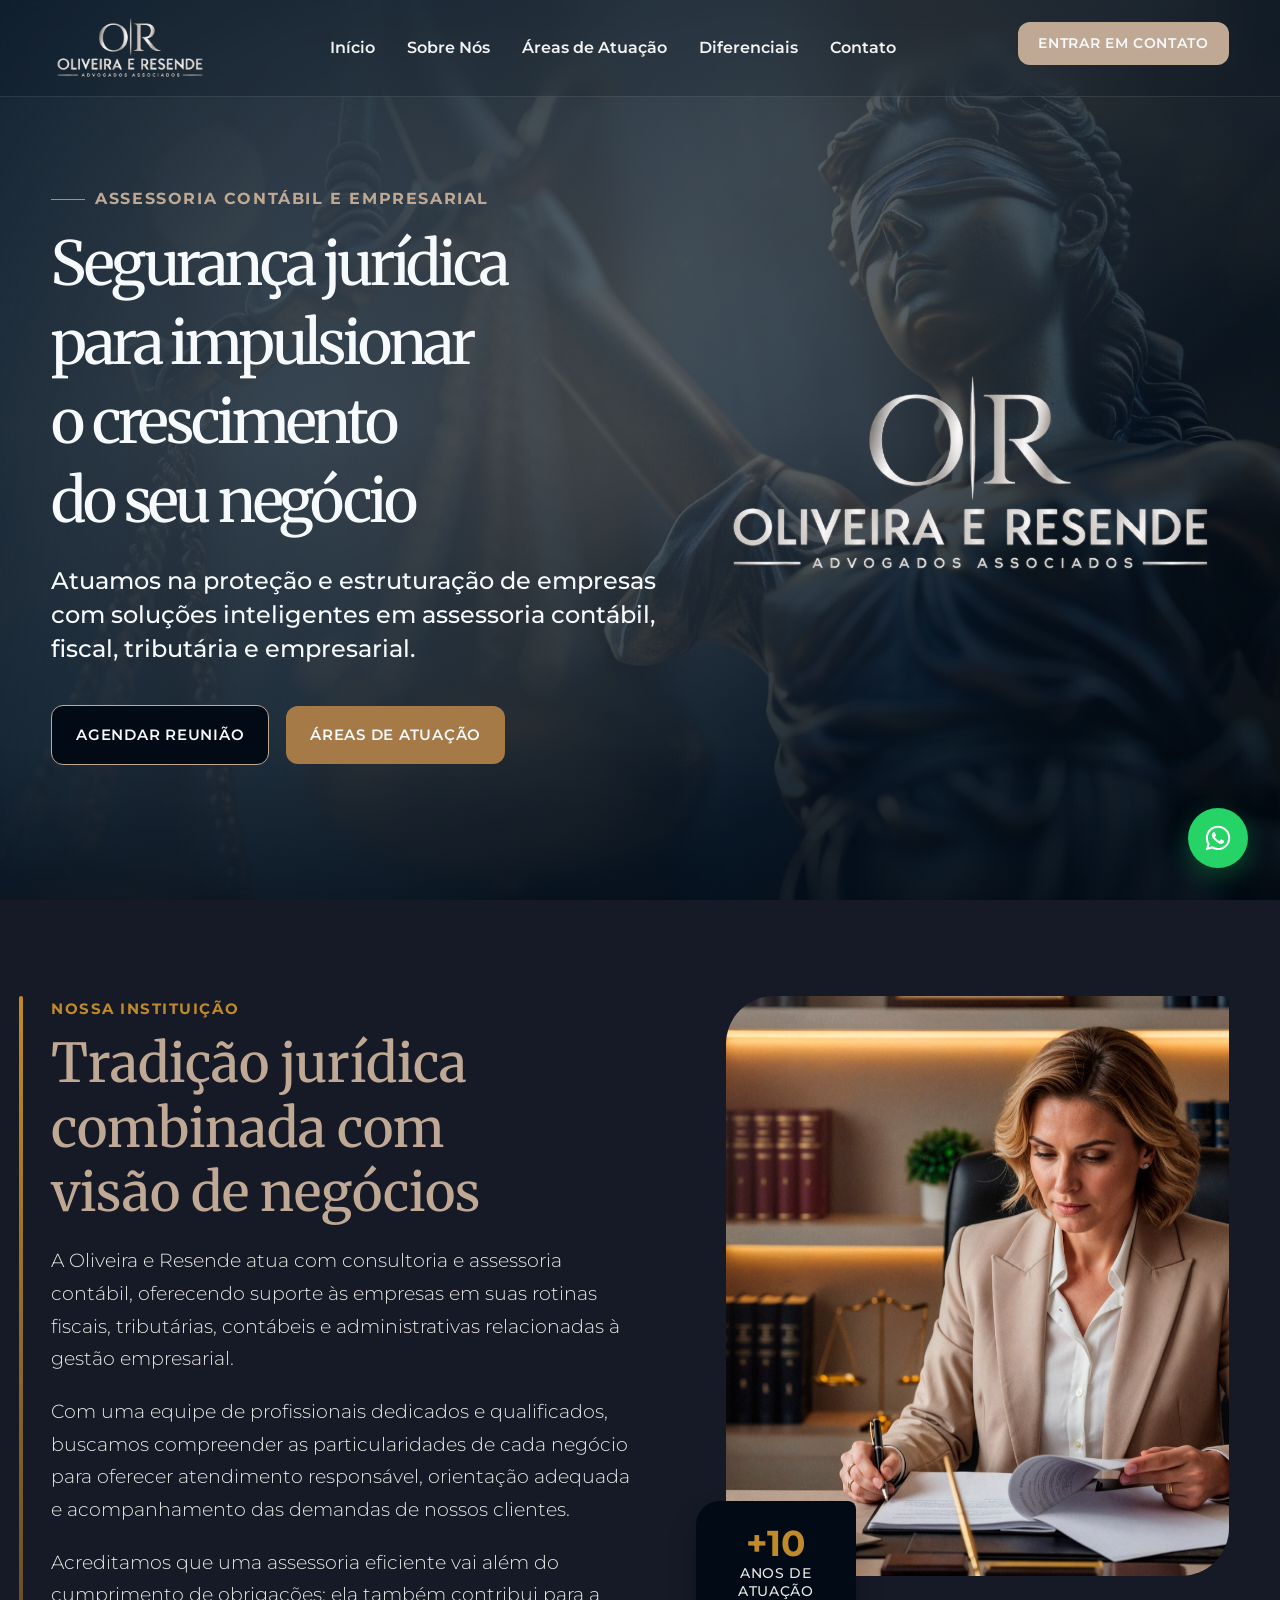
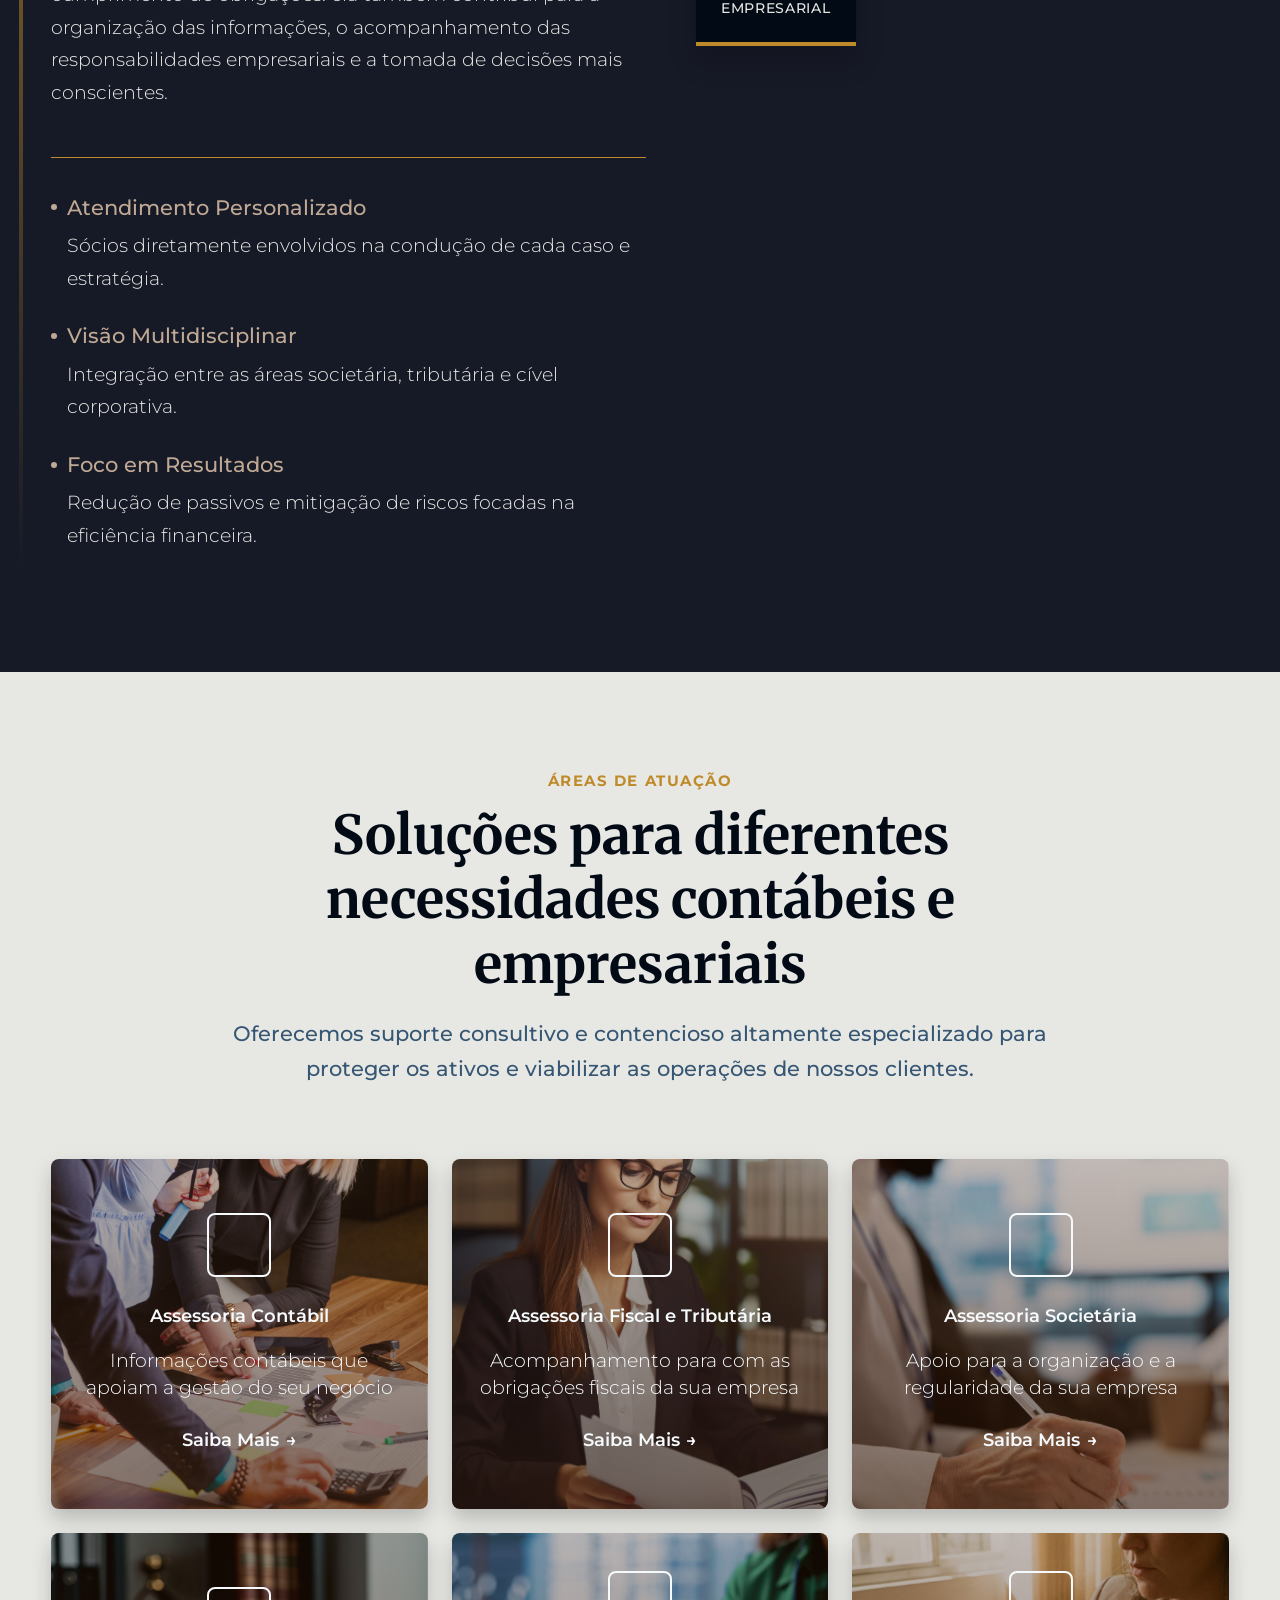
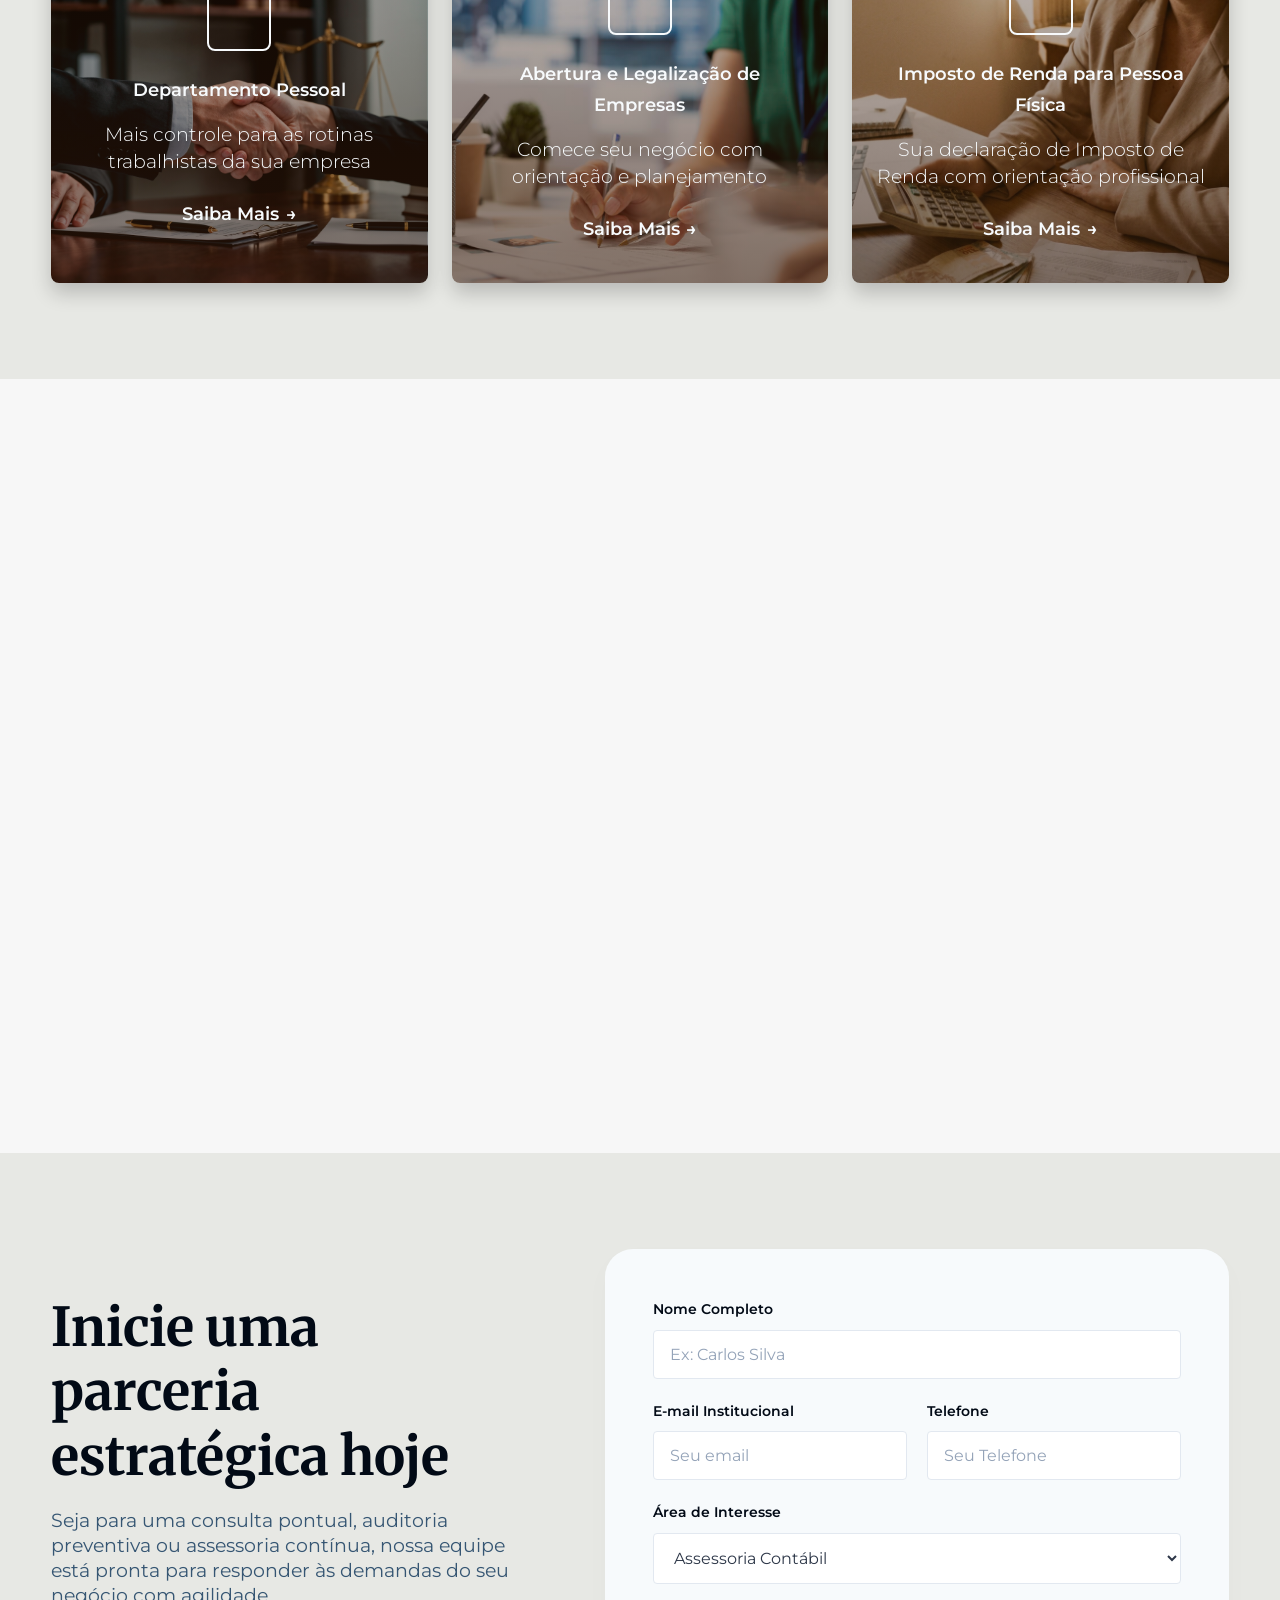
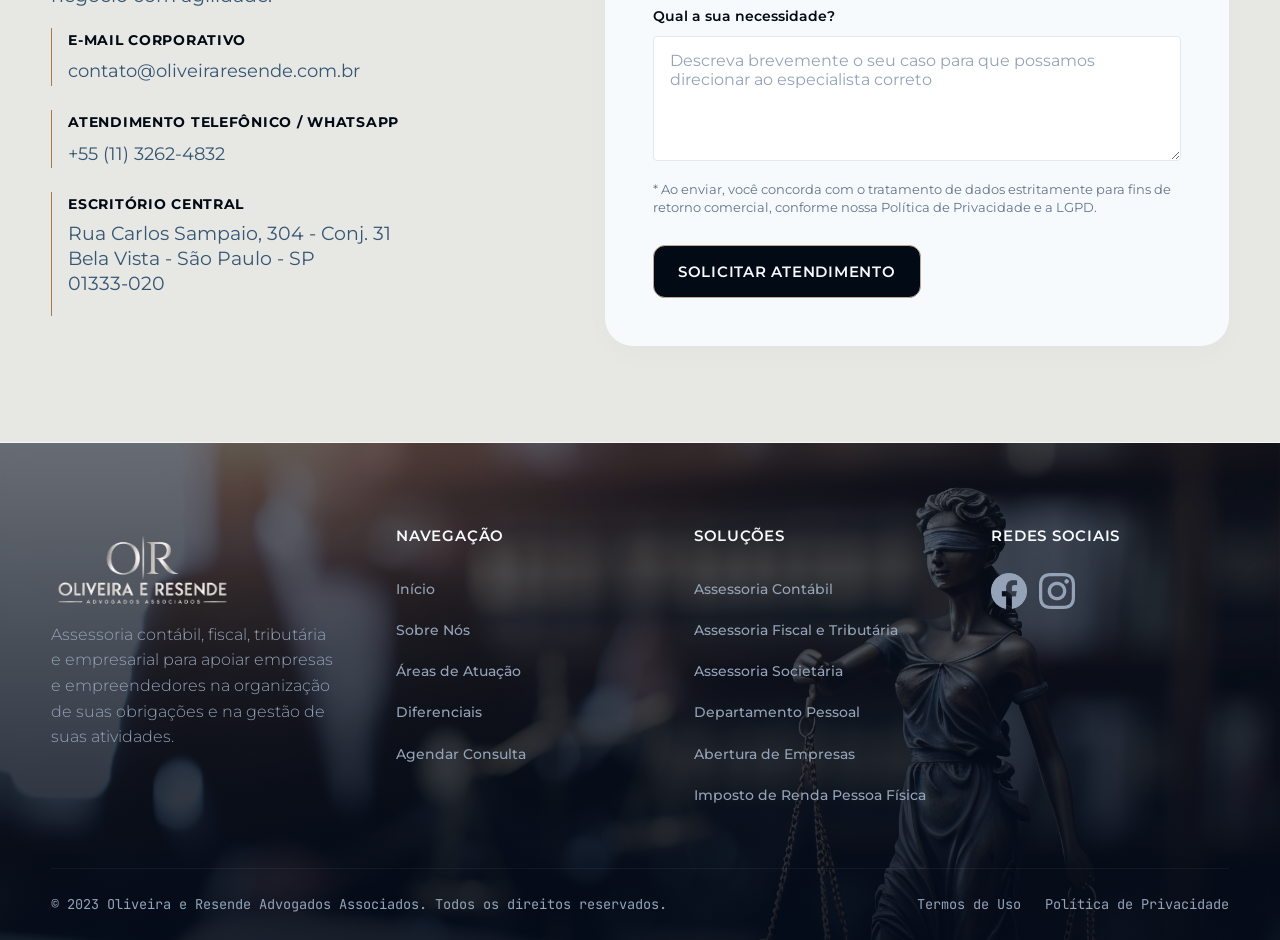
==== v2.2/index.html @ 933f7311 "Add files via upload" ====
<!DOCTYPE html>
<html lang="pt-br">
<head>
    <meta charset="UTF-8">
    <meta name="viewport" content="width=device-width, initial-scale=1.0">
    <title>Oliveira e Resende Advogados Associados</title>
    <!-- GOOGLE FONTS -->
    <link rel="preconnect" href="https://fonts.googleapis.com">
    <link rel="preconnect" href="https://fonts.gstatic.com" crossorigin>
    <link href="https://fonts.googleapis.com/css2?family=Merriweather:ital,opsz,wght@0,18..144,300..900;1,18..144,300..900&display=swap" rel="stylesheet">
    <link href="https://fonts.googleapis.com/css2?family=Montserrat:ital,wght@0,100..900;1,100..900&display=swap" rel="stylesheet">
    <link href="https://fonts.googleapis.com/css2?family=JetBrains+Mono:ital,wght@0,100..800;1,100..800&display=swap" rel="stylesheet">

    <!-- ICONS -->
    <link rel='stylesheet' href='https://cdn-uicons.flaticon.com/4.0.0/uicons-regular-straight/css/uicons-regular-straight.css'>
    <link rel="stylesheet" href="https://unicons.iconscout.com/release/v4.2.0/css/line.css">

    <!-- CSS -->
    <link rel="stylesheet" href="assets/css/main.css">
</head>
<body>
    <header class="main-header">
        <div class="nav-container">
            <a href="" class="nav-logo">
            <img src="/assets/images/logo-azul.png" alt="Oliveira e Resende Advogados Associados" class="logo-img">
            </a>
            <!-- Links de Navegação (Desktop) -->
            <nav class="nav-menu">
                <a href="#home" class="nav-link">Início</a>
                <a href="#about" class="nav-link">Sobre Nós</a>
                <a href="#areas" class="nav-link">Áreas de Atuação</a>
                <a href="#features" class="nav-link">Diferenciais</a>
                <a href="#contact" class="nav-link">Contato</a>
            </nav>
            <!-- Ação Direta (Botão de Contato) -->
            <div class="nav-cta">
                <a href="#contact" class="btn-nav">Entrar em Contato</a>
            </div>

            <button type="button" class="mobile-menu-button" aria-controls="mobile-menu" aria-expanded="false">
                <svg class="menu-icon" fill="none" viewBox="0 0 24 24" stroke-width="1.5" stroke="currentColor" aria-hidden="true">
                    <path stroke-linecap="round" stroke-linejoin="round" d="M3.75 6.75h16.5M3.75 12h16.5m-16.5 5.25h16.5" />
                </svg>
                <svg class="close-icon" fill="none" viewBox="0 0 24 24" stroke-width="1.5" stroke="currentColor" aria-hidden="true" style="display: none;">
                    <path stroke-linecap="round" stroke-linejoin="round" d="M6 18L18 6M6 6l12 12" />
                </svg>
            </button>     
        </div>

        <div class="mobile-menu" id="mobile-menu">
            <nav class="mobile-nav">
            <a href="#" class="mobile-nav-link">Início</a>
            <a href="#about" class="mobile-nav-link">Sobre Nós</a>
            <a href="#areas" class="mobile-nav-link">Área de Atuação</a>
            <a href="#features" class="mobile-nav-link">Diferenciais</a>
            <a href="#contact" class="mobile-nav-link">Contato</a>
            </nav>
            <div class="mobile-cta">
            <div class="mobile-cta-container">
                <a href="#contact" class="mobile-get-started">Entrar em Contato</a>
            </div>
            </div>
        </div>
    </header>

    <main>
         <!-- HERO SECTION -->
        <section class="hero-section" id="home">
            <div class="hero-overlay" aria-hidden="true"></div>
            <video autoplay loop muted playsinline class="hero-video">
                <source src="./assets/videos/hero-video.mp4" type="video/mp4">
            </video>
            <div class="hero-container">

            <!-- Bloco de Conteúdo (Texto e Botão) -->
                <div class="hero-content">
                    <span class="hero-tagline">Assessoria Contábil e Empresarial</span>   
                    <h1>Segurança jurídica para impulsionar o crescimento do seu negócio</h1> 
                    <p>Atuamos na proteção e estruturação de empresas com soluções inteligentes em assessoria contábil, fiscal, tributária e empresarial.</p>
                    
                    <div class="hero-actions">
                        <a href="#contact" class="btn btn-primary">Agendar Reunião</a>
                        <a href="#areas" class="btn btn-secondary">Áreas de Atuação</a>
                    </div>
                </div>

                <!-- Bloco da Imagem (Foto Corporativa) -->
                <div class="hero-image-wrapper">
                    <!-- Substitua o 'src' pela URL da foto do seu escritório ou dos sócios -->
                    <img src="assets/images/logo-metalico.png" alt="Escritório de Advocacia Empresarial" class="hero-image">
                </div>

            </div>
        </section>

         <!-- SEÇÃO INSTITUCIONAL (SOBRE NÓS) -->
        <section class="main-section section-dark" id="about">
            <div class="about-container">
                <!-- Coluna da Esquerda -->
                <div class="about-content">
                    <span class="about-tagline">Nossa Instituição</span>
                    <h2>Tradição jurídica combinada com visão de negócios</h2>
                    
                    <p>A Oliveira e Resende atua com consultoria e assessoria contábil, oferecendo suporte às empresas em suas rotinas fiscais, tributárias, contábeis e administrativas relacionadas à gestão empresarial.</p>
                    <p>Com uma equipe de profissionais dedicados e qualificados, buscamos compreender as particularidades de cada negócio para oferecer atendimento responsável, orientação adequada e acompanhamento das demandas de nossos clientes.</p>
                    <p>Acreditamos que uma assessoria eficiente vai além do cumprimento de obrigações: ela também contribui para a organização das informações, o acompanhamento das responsabilidades empresariais e a tomada de decisões mais conscientes.</p>
                    
                    <div class="about-pillars">
                        <div class="pillar-item">
                            <span class="pillar-title">Atendimento Personalizado</span>
                            <p class="pillar-desc">Sócios diretamente envolvidos na condução de cada caso e estratégia.</p>
                        </div>
                        <div class="pillar-item">
                            <span class="pillar-title">Visão Multidisciplinar</span>
                            <p class="pillar-desc">Integração entre as áreas societária, tributária e cível corporativa.</p>
                        </div>
                        <div class="pillar-item">
                            <span class="pillar-title">Foco em Resultados</span>
                            <p class="pillar-desc">Redução de passivos e mitigação de riscos focadas na eficiência financeira.</p>
                        </div>
                    </div>
                </div>

                <!-- Coluna da Direita -->
                <div class="about-column">
                    <div class="about-image-wrapper">
                        <img src="assets/images/quem-somos.jpg" alt="Sócios do Escritório" class="about-image">
                        <div class="about-experience-badge">
                        <span class="badge-years">+10</span>
                        <span class="badge-text">Anos de Atuação Empresarial</span>
                </div>
                    </div>
                </div>
            </div>
        </section>

         <!-- SEÇÃO: ÁREAS DE ATUAÇÃO -->
        <section id="areas" class="main-section section-light">
            <div class="services-container">
                
                <!-- Cabeçalho da Seção -->
                <div class="services-header">
                    <span class="services-tagline">Áreas de Atuação</span>
                    <h2>Soluções para diferentes necessidades contábeis e empresariais</h2>
                    <p>Oferecemos suporte consultivo e contencioso altamente especializado para proteger os ativos e viabilizar as operações de nossos clientes.</p>
                </div>

                <!-- Grid de Cartões -->
                <div class="services-grid">           
                    <!-- Card 1 -->
                    <div class="service-card">
                        <div class="service-card-background image-bg-01"></div>
                        <div class="service-card-content">
                            <div class="card-icon">
                                <span class="icon-shape"><i class="fi fi-rs-calculator-money"></i></span>
                            </div>
                            <h3>Assessoria Contábil</h3>
                            <p>Informações contábeis que apoiam a gestão do seu negócio</p>
                            <a href="services-details.html#s1" class="arrow-link">Saiba Mais<span class="icon-arrow" aria-hidden="true">→</span></a>
                        </div>
                    </div>

                    <!-- Card 2 -->
                    <div class="service-card">
                        <div class="service-card-background image-bg-02"></div>
                        <div class="service-card-content">
                            <div class="card-icon">
                                <span class="icon-shape"><i class="fi fi-rs-file-invoice-dollar"></i></span>
                            </div>
                            <h3>Assessoria Fiscal e Tributária</h3>
                            <p>Acompanhamento para com as obrigações fiscais da sua empresa</p>
                            <a href="services-details.html#s2" class="arrow-link">Saiba Mais<span class="icon-arrow" aria-hidden="true">→</span></a>
                        </div>
                    </div>

                    <!-- Card 3 -->
                    <div class="service-card">
                        <div class="service-card-background image-bg-03"></div>
                        <div class="service-card-content">
                            <div class="card-icon">
                                <span class="icon-shape"><i class="fi fi-rs-handshake"></i></span>
                            </div>
                            <h3>Assessoria Societária</h3>
                            <p>Apoio para a organização e a regularidade da sua empresa</p>
                            <a href="services-details.html#s3" class="arrow-link">Saiba Mais<span class="icon-arrow" aria-hidden="true">→</span></a>
                        </div>
                    </div>

                    <!-- Card 4 -->
                    <div class="service-card">
                        <div class="service-card-background image-bg-04"></div>
                        <div class="service-card-content">
                            <div class="card-icon">
                                <span class="icon-shape"><i class="fi fi-rs-employees"></i></span>
                            </div>
                            <h3>Departamento Pessoal</h3>
                            <p>Mais controle para as rotinas trabalhistas da sua empresa</p>
                            <a href="services-details.html#s4" class="arrow-link">Saiba Mais<span class="icon-arrow" aria-hidden="true">→</span></a>
                        </div>
                    </div>

                    <!-- Card 5 -->
                    <div class="service-card">
                        <div class="service-card-background image-bg-05"></div>
                        <div class="service-card-content">
                            <div class="card-icon">
                                <span class="icon-shape"><i class="fi fi-rs-building"></i></span>
                            </div>
                            <h3>Abertura e Legalização de Empresas</h3>
                            <p>Comece seu negócio com orientação e planejamento</p>
                            <a href="services-details.html#s5" class="arrow-link">Saiba Mais<span class="icon-arrow" aria-hidden="true">→</span></a>
                        </div>
                    </div>

                    <!-- Card 6  -->
                    <div class="service-card">
                        <div class="service-card-background image-bg-06"></div>
                        <div class="service-card-content">
                            <div class="card-icon">
                                <span class="icon-shape"><i class="fi fi-rs-lion-head"></i></span>
                            </div>
                            <h3>Imposto de Renda para Pessoa Física</h3>
                            <p>Sua declaração de Imposto de Renda com orientação profissional</p>
                            <a href="services-details.html#s6" class="arrow-link">Saiba Mais<span class="icon-arrow" aria-hidden="true">→</span></a>
                        </div>
                    </div>
                </div>
            </div>
        </section>

        <!-- SEÇÃO: DIFERENCIAIS / POR QUE NOS ESCOLHER -->
        <section class="main-section features-section section-dark" id="features">
            <div class="features-container">  
                <!-- Bloco de Texto/Introdução (Esquerda) -->
                <div class="features-intro">
                    <span class="features-tagline">Nossos Indicadores</span>
                    <h2>Acelerando decisões corporativas com segurança jurídica</h2>
                    <p>Mais do que advogados, atuamos como parceiros de crescimento. Por isso, valorizamos o atendimento personalizado e a busca por soluções compatíveis com a realidade e as demandas de cada cliente. Nosso compromisso está baseado em quatro pilares:</p>
                </div>

                <!-- Bloco de Indicadores/Cards (Direita) -->
                <div class="features-grid">     
                    <!-- Diferencial 1 -->
                    <div class="feature-item">
                        <span class="feature-number">01</span>
                        <span class="feature-title">Responsabilidade e ética</span>
                        <p>Atuamos com seriedade e comprometimento no atendimento às demandas profissionais de nossos clientes.</p>
                    </div>

                    <!-- Diferencial 2 -->
                    <div class="feature-item">
                        <span class="feature-number">02</span>
                        <span class="feature-title">Conhecimento técnico</span>
                        <p>Buscamos oferecer orientação adequada nas áreas contábil, fiscal, tributária e empresarial, considerando as necessidades de cada negócio.</p>
                    </div>

                    <!-- Diferencial 3 -->
                    <div class="feature-item">
                        <span class="feature-number">03</span>
                        <span class="feature-title">Relacionamento e confiança</span>
                        <p>Valorizamos a comunicação clara, a proximidade no atendimento e a construção de parcerias profissionais duradouras.</p>
                    </div>

                    <!-- Diferencial 4 -->
                    <div class="feature-item">
                        <span class="feature-number">04</span>
                        <span class="feature-title">Organização e acompanhamento</span>
                        <p>Trabalhamos para apoiar o cumprimento das rotinas e obrigações aplicáveis, contribuindo para uma gestão mais organizada.</p>
                    </div>

                </div>
            </div>
        </section>

      
        <!-- SEÇÃO: CONTATO -->
        <section class="main-section section-light" id="contact">
            <div class="contact-container">
                
                <!-- Coluna da Esquerda: Informações Diretas -->
                <div class="contact-info">
                    <span class="contact-tagline">Fale Conosco</span>
                    <h2>Inicie uma parceria estratégica hoje</h2>
                    <p>Seja para uma consulta pontual, auditoria preventiva ou assessoria contínua, nossa equipe está pronta para responder às demandas do seu negócio com agilidade.</p>
                    
                    <div class="contact-channels">
                        <div class="channel-item">
                            <span class="channel-label">E-mail Corporativo</span>
                            <a href="mailto:contato@seuescritorio.com.br" class="channel-link">contato@oliveiraresende.com.br</a>
                        </div>
                        <div class="channel-item">
                            <span class="channel-label">Atendimento Telefônico / WhatsApp</span>
                            <a href="tel:+551132624832" class="channel-link">+55 (11) 3262-4832</a>
                        </div>
                        <div class="channel-item">
                            <span class="channel-label">Escritório Central</span>
                            <p class="channel-text">Rua Carlos Sampaio, 304 - Conj. 31<br>Bela Vista - São Paulo - SP<br>01333-020</p>
                        </div>
                    </div>
                </div>

                <!-- Coluna da Direita: O Formulário -->
                <div class="contact-form-wrapper">
                    <form class="contact-form" action="#" method="POST">                   
                        <div class="form-group">
                            <label for="name">Nome Completo</label>
                            <input type="text" id="name" name="name" placeholder="Ex: Carlos Silva" required>
                        </div>

                        <div class="form-row">
                            <div class="form-group">
                                <label for="email">E-mail Institucional</label>
                                <input type="email" id="email" name="email" placeholder="Seu email" required>
                            </div>
                            <div class="form-group">
                                <label for="company">Telefone</label>
                                <input type="text" id="phone" name="phone" placeholder="Seu Telefone">
                            </div>
                        </div>

                        <div class="form-group">
                            <label for="size">Área de Interesse</label>
                            <select id="size" name="size">
                                <option>Assessoria Contábil</option>
                                <option>Assessoria Fiscal e Tributária</option>
                                <option>Assessoria Societária</option>
                                <option>Departamento Pessoal</option>
                                <option>Abertura de Empresas</option>
                                <option>Imposto de Renda Pessoa Física</option>
                            </select>
                        </div>

                        <div class="form-group">
                            <label for="message">Qual a sua necessidade?</label>
                            <textarea id="message" name="message" rows="5" placeholder="Descreva brevemente o seu caso para que possamos direcionar ao especialista correto" required></textarea>
                        </div>

                        <p class="form-privacy-notice">
                            * Ao enviar, você concorda com o tratamento de dados estritamente para fins de retorno comercial, conforme nossa Política de Privacidade e a LGPD.
                        </p>

                        <button type="submit" class="btn btn-primary form-submit">Solicitar Atendimento</button>
                    </form>
                </div>

            </div>
        </section>


        <!-- RODAPÉ INSTITUCIONAL (FOOTER) -->
        <footer class="main-footer section-dark">
            <div class="footer-container">
                
                <!-- Coluna 1: Branding  -->
                <div class="footer-brand">
                    <img src="/assets/images/logo-metalico.png" alt="">
                    <p class="footer-bio">Assessoria contábil, fiscal, tributária e empresarial para apoiar empresas e empreendedores na organização de suas obrigações e na gestão de suas atividades.</p>
                </div>

                <!-- Coluna 2: Links Institucionais -->
                <div class="footer-links-col">
                    <h4>Navegação</h4>
                    <ul class="footer-links">
                        <li><a href="#home">Início</a></li>
                        <li><a href="#about">Sobre Nós</a></li>
                        <li><a href="#areas">Áreas de Atuação</a></li>
                        <li><a href="#features">Diferenciais</a></li>
                        <li><a href="#contact">Agendar Consulta</a></li>
                    </ul>
                </div>

                <!-- Coluna 3: Áreas de Prática (Links Rápidos) -->
                <div class="footer-links-col">
                    <h4>Soluções</h4>
                    <ul class="footer-links">
                        <li><a href="#areas">Assessoria Contábil</a></li>
                        <li><a href="#areas">Assessoria Fiscal e Tributária</a></li>
                        <li><a href="#areas">Assessoria Societária</a></li>
                        <li><a href="#areas">Departamento Pessoal</a></li>
                        <li><a href="#areas">Abertura de Empresas</a></li>
                        <li><a href="#areas">Imposto de Renda Pessoa Física</a></li>
                        
                    </ul>
                </div>
                <div class="footer-links-col">
                    <h4>Redes Sociais</h4>
                    <ul class="social-links">
                        <li><a href="#"><img class="social-icon" src="assets/icons/facebook.svg"></a></li>
                        <li><a href="#"><img class="social-icon" src="assets/icons/instagram.svg"></a></li>
                    </ul>
                </div>
            </div>

            <!-- Barra de Direitos Autorais e Legal -->
            <div class="footer-bottom">
                <div class="footer-bottom-container">
                    <p>&copy; 2023 Oliveira e Resende Advogados Associados. Todos os direitos reservados.</p>
                    <div class="footer-legal-links">
                        <a href="#">Termos de Uso</a>
                        <a href="#">Política de Privacidade</a>
                    </div>
                </div>
            </div>
        </footer>

        <!-- BOTÃO FLUTUANTE DO WHATSAPP CORPORATIVO -->
        <a href="https://wa.me de%20agendar%20uma%20reunião%20estratégica." class="whatsapp-float" target="_blank" rel="noopener noreferrer" aria-label="Contato via WhatsApp">
            <!-- Balão de Ajuda Sutil (Dica de Ferramenta) -->
            <span class="whatsapp-tooltip">Fale com um Especialista</span>
            
            <!-- Ícone do WhatsApp em SVG Puro (Garante alta definição sem carregar imagens pesadas) -->
            <svg class="whatsapp-icon" viewBox="0 0 448 512" width="24" height="24">
                <path fill="currentColor" d="M380.9 97.1C339 55.1 283.2 32 223.9 32c-122.4 0-222 99.6-222 222 0 39.1 10.2 77.3 29.6 111L0 480l117.7-30.9c32.4 17.7 68.9 27 106.1 27h.1c122.3 0 224.1-99.6 224.1-222 0-59.3-25.2-115-67.1-157zm-157 341.6c-33.2 0-65.7-8.9-94-25.7l-6.7-4-69.8 18.3L72 359.2l-4.4-7c-18.5-29.4-28.2-63.3-28.2-98.2 0-101.7 82.8-184.5 184.6-184.5 49.3 0 95.6 19.2 130.4 54.1 34.8 34.9 56.2 81.2 56.1 130.5 0 101.8-84.9 184.6-186.6 184.6zm101.2-138.2c-5.5-2.8-32.8-16.2-37.9-18-5.1-1.9-8.8-2.8-12.5 2.8-3.7 5.6-14.3 18-17.6 21.8-3.2 3.7-6.5 4.2-12 1.4-32.6-16.3-54-29.1-75.5-66-5.7-9.8 5.7-9.1 16.3-30.3 1.8-3.7 .9-6.9-.5-9.7-1.4-2.8-12.5-30.1-17.1-41.2-4.5-10.8-9.1-9.3-12.5-9.5-3.2-.2-6.9-.2-10.6-.2-3.7 0-9.7 1.4-14.8 6.9-5.1 5.6-19.4 19-19.4 46.3 0 27.3 19.9 53.7 22.6 57.4 2.8 3.7 39.1 59.7 94.8 83.8 35.2 15.2 49 16.5 66.6 13.9 10.7-1.6 32.8-13.4 37.4-26.4 4.6-13 4.6-24.1 3.2-26.4-1.3-2.5-5-3.9-10.5-6.6z"/>
            </svg>
        </a>

    </main>


    <script src="assets/js/script.js"></script>
    
</body>
</html>
---- v2.2/assets/css/main.css ----
:root {
        --bg-low:#e7e8e4;
        --bg-light: #D9CDBF;
        --bg-dark: #161926;
        --blue-light: #94A3B8;
        --blue-mid: #365673;
        --blue-dark: #020A16;
        --gold-light: #BFA995;
        --gold-high: #A67A46;
        --gold-accent: #BF8B2A;
        --paper-low: #f1f2f0;
        --paper-soft: #e7e8e4;
        --white: #f7fafc;
        --gray-light: #b2bac5;
        --gray-dark: #2D3748;

        
        --f-size-sm: 1.4rem;
        --f-size-base: 1.6rem;
            
        --radius-xs:   8px;
        --radius-sm:   12px;
        --radius-md:   20px;
        --radius-lg:   28px;
        --radius-xl:   40px;
        --radius-xxl:  56px;
        --radius-pill: 999px;
        
        
        --space-1: 4px;
        --space-2: 8px;
        --space-3: 12px;
        --space-4: 16px;
        --space-5: 24px;
        --space-6: 32px;
        --space-7: 48px;
        --space-8: 96px;
        
        --max-w: 1280px;
        --max-w-wide: 1360px;
        --max-w-narrow: 900px;
        --padding-y: 96px;
        --gutter: 24px;

                
        --text-h1: clamp(2.4rem, 1.3rem + 4.6vw, 3.8rem);
        --text-h2: clamp(2rem, 1.2rem + 3.4vw, 2.8rem);
        --text-h3: clamp(1.4rem, 1.05rem + 1.3vw, 2rem);
        --text-lead: clamp(1.1rem, 0.98rem + 0.4vw, 1.5rem);
        
        --text-xs:   0.85rem;
        --text-sm:   1rem;
        --text-base: clamp(1rem, 0.96rem + 0.2vw, 1.075rem);
        --text-lg:   clamp(1.12rem, 1rem + 0.5vw, 1.3rem);
        --text-xl:   clamp(1.35rem, 1.1rem + 1vw, 1.7rem);
        --h3:        clamp(1.4rem, 1.15rem + 1.1vw, 1.95rem);
        --h2:        clamp(2rem, 1.4rem + 2.6vw, 3.35rem);
        --h1:        clamp(2.55rem, 1.7rem + 3.7vw, 4.7rem);

        --f-display: "Merriweather", serif;
        --f-body: 'Montserrat', -apple-system, BlinkMacSystemFont, sans-serif;
        --f-mono: "JetBrains Mono", ui-monospace, monospace;
    }


    * {
        box-sizing: border-box;
        margin: 0;
        padding: 0;
    }

    html {
        scroll-behavior: smooth;
    }

    body {
        background-color:#F7F7F7;
        color: var(--gray-dark);
        font-family: var(--f-body);
        font-size: var(--text-base);
        line-height: 1.7;
        -webkit-font-smoothing: antialiased;
    }

    img { 
        display: block; 
        max-width: 100%; 
        height: auto; 
    }

    a { 
        color: inherit; 
        text-decoration: none; 
    }


    ul { 
        list-style: none; 
        padding: 0; 
    }

    /* ==========================================================================
    TEXTOS E ELEMENTOS DO CORPO
    ========================================================================== */
    p {
        font-family: var(--f-body);
        font-weight: 400; /* Regular */
        margin-bottom: 1.5rem;
    }

    /* Subtítulos menores ou chamadas em negrito */
    .subtitle, strong {
        font-family: var(--font-title);
        font-weight: 600; 
        color: var(--color-text-main);
    }


    .container { 
        width: 100%; 
        max-width: var(--max-w); 
        margin-inline: auto; 
        padding-inline: var(--gutter); 
    }

    .container-wide { 
        max-width: var(--max-w-wide); 
    }

    .container-narrow { 
        max-width: var(--max-w-narrow); 
    }

    .main-section { 
        position: relative;
        padding: var(--padding-y) 4%;
        transition: background-color 0.6s ease-in-out, color 0.6s ease-in-out;
        opacity: 0.95; 
    }

    .section-light.is-visible {
        background-color: var(--paper-soft);
        color: var(--blue-dark);
        opacity: 1;
    }

    .section-dark.is-visible {
        background-color: var(--bg-dark);
        color: var(--paper-soft);
        opacity: 1;
    }


    /* ==========================================================================
    COMPONENTES CORPORATIVOS (Botões, Links e Elementos de Destaque)
    ========================================================================== */
    /* Botão Principal de Contato / Agendamento */

    .btn {
        display: inline-block;
        font-family: var(--f-body);
        font-weight: 600;
        font-size: 0.95rem;
        text-decoration: none;
        text-transform: uppercase;
        letter-spacing: 0.05em; 
        padding: 16px 24px;
        border-radius: var(--radius-sm);
        cursor: pointer;
    }

    .btn-primary {
        background-color: var(--blue-dark);
        color: var(--white);
        border: 1px solid var(--gold-light);
        transition: background-color 0.3s ease, transform 0.2s ease;
    }

    .btn-primary:hover {
        background-color: var(--gold-light);
        color: var(--white);
    }


    .btn-secondary {
        background-color: var(--gold-high);
        color: var(--white);
        border: none;
        transition: all 0.3s ease;
    }

    .btn-secondary:hover {
        background-color:  var(--gold-accent);
        color: var(--white);
        border: 1px solid var(--gold-accent);
    }


    
    /* ==========================================================================
    ESTILOS DO MENU DE NAVEGAÇÃO SUPERIOR (HEADER/NAVBAR)
    ========================================================================== */
    .main-header {
        position: fixed;
        top: 0;
        left: 0;
        width: 100%;
        z-index: 1000; /* Garante que o menu fique sempre por cima de tudo */
        background-color: rgba(248, 249, 250, 0.85); /* Fundo --white translúcido */
        backdrop-filter: blur(12px); /* Efeito moderno de vidro fosco (Glassmorphism) */
        -webkit-backdrop-filter: blur(12px);
        border-bottom: 1px solid rgba(14, 26, 58, 0.06);
        transition: all 0.3s ease;
    }

    .nav-container {
        max-width: var(--max-w);
        margin: 0 auto;
        padding: 0 4%;
        display: flex;
        justify-content: space-between;
        align-items: center;
    }

    .nav-logo {
        display: flex;
        align-items: center;
        height: 100%;
    }

    .logo-img {
        display: block;
        height: 95px; 
        width: auto;
    }


    /* Links do Menu Central */
    .nav-menu {
        display: flex;
        gap: 32px;
    }

    .nav-link {
        font-family: var(--f-body);
        font-weight: 600; /* Medium */
        font-size: var(--text-sm);
        color: var(--blue-dark);
        text-decoration: none;
        position: relative;
        padding: 4px 0;
        transition: color 0.2s ease;
    }

    .nav-link:hover {
        color: var(--gold-light);
    }

    /* Detalhe visual: Linha dourada sutil que surge abaixo do link no hover */
    .nav-link::after {
        content: '';
        position: absolute;
        bottom: 0;
        left: 0;
        width: 0;
        height: 2px;
        background-color: var(--gold-light);
        transition: width 0.3s ease;
    }

    .nav-link:hover::after {
        width: 100%;
    }

    
    .btn-nav {
        display: inline-block;
        font-family: var(--f-body);
        font-weight: 600;
        font-size: var(--text-xs);
        text-transform: uppercase;
        letter-spacing: 0.05em;
        background: var(--gold-light);
        color: var(--white);
        padding: 10px 20px;
        border-radius: var(--radius-sm);
        text-decoration: none;
        transition: all 0.3s ease;
    }
    
    .btn-nav:hover {
        background:  var(--gold-high);
        color: var(--white); 
    }
      
    .mobile-menu-button {
        display: none;
    }

    .mobile-menu {
        display: none;
    }

    /* Compensação para a Hero Section não ficar escondida atrás do menu fixo */
    body {
        padding-top: 0; 
    }

    /* ==========================================================================
    RESPONSIVIDADE DO MENU
    ========================================================================== */
    @media (max-width: 768px) {
    /* Em dispositivos móveis, esconde os links secundários para não quebrar o layout */
    .nav-menu {
        display: none; 
    }

    .nav-container {
        padding: 16px 4%;
    }

    .logo-img {
        height: 60px;
        width: auto;
    }

    .nav-logo {
        font-size: 1.2rem;
    }

    .btn-nav {
        display: none;
    }
}

   

/* ==========================================
   RESPONSIVIDADE (MOBILE)
   ========================================== */
   
@media (max-width: 768px) {
  .desktop-nav {
    display: none;
  }

  .desktop-cta {
    display: none;
  }
    
  .mobile-menu-button {
    display: flex;
    align-items: center;
    justify-content: center;
    padding: var(--space-1);
    background-color: var(--white);
    color: var(--blue-dark);
    border-radius: 0.375rem;
    border: none;
    background: none;
    cursor: pointer;
  }

  .mobile-menu-button:hover {
    background-color: var(--blue-dark);
    color: var(--white);
  }

  .mobile-menu-button:focus {
    outline: none;
    box-shadow: 0 0 0 2px var(--gray-light), 0 0 0 4px var(--gray-dark);
  }

  .mobile-menu-button svg {
    width: 24px;
    height: 24px;
  }

  .mobile-menu {
    display: none;
    background-color: rgba(248, 249, 250, 0.85);
  }

  .mobile-menu.active {
    display: block;
  }

  .mobile-nav {
    padding: 0.5rem 1rem 0.75rem;
  }

  .mobile-nav-link {
    display: block;
    padding: 0.5rem 0.75rem;
    font-size: 1rem;
    font-weight: 500;
    color: var(--blue-dark);
    text-decoration: none;
    border-radius: 0.375rem;
  }

  .mobile-nav-link:hover {
    background-color: var(--blue-mid);
    color: var(--white);
  }

  .mobile-cta {
    border-top: 1px solid var(--gray-light);
    padding: 0.75rem 1rem;
  }

  .mobile-cta-container {
    display: flex;
    flex-direction: column;
    gap: 0.75rem;
    padding: 0 1rem;
  }

  .mobile-get-started {
    display: block;
    width: 100%;
    padding: 0.5rem 0.75rem;
    font-size: 1rem;
    font-weight: 500;
    color: var(--white);
    text-decoration: none;
    text-align: center;
    background-color: var(--gold-light);
    border-radius: 0.375rem;
  }

  .mobile-get-started:hover {
    background-color: var(--gold-high);
    color: var(--white);
  }
}

  /* ==========================================================================
    ESTILOS EXCLUSIVOS DA HERO SECTION
    ========================================================================== */
    .hero-section {
        position:relative;
        padding: 80px 4%;
        min-height: 100vh;
        height: auto;
        display: flex;
        align-items: center;
        background-image: linear-gradient(135deg, rgba(0, 0, 0, 0), rgba(0, 0, 0, 0.8)), url('../images/bg-hero.jpg');
        background-size: cover;
        background-position: center center;
        background-repeat: no-repeat;
        background-attachment: scroll;
    }

    .hero-section::before {
        content: "";
        position: absolute;
        inset: 0; 
        background: linear-gradient(135deg, rgb(249, 252, 255) 0%, rgba(249, 252, 255, 0.4) 42%, rgba(11, 29, 51, 0.5) 72%, rgba(11, 29, 51, 0.1) 100%); 
        z-index: 1; 
    }

    .hero-overlay {
        position:absolute;
        inset: 0;
        background:linear-gradient(90deg,#041525d9 0%,#04152591 34%,#0415252e 70%,#0415251f 100%),linear-gradient(180deg,#030f1b99 0%,#030f1b14 48%,#030f1b47 100%);
        z-index: 2;
    }
        
    .hero-video {
        position: absolute;
        top: 0;
        left: 0;
        width: 100%;
        height: 100%;
        z-index: 0;
        object-fit: cover; 
    }

    .hero-container {
        max-width: 1280px;
        margin: 0 auto;
        display: grid;
        grid-template-columns: 1.2fr 1fr; 
        gap: 40px;
        align-items: center;
        z-index: 3;
    }

    .hero-tagline {
        font-family: var(--f-body);
        font-weight: 700;
        font-size: 1rem;
        text-transform: uppercase;
        letter-spacing: 0.1em;
        color: var(--gold-light);
        display: block;
        margin-bottom: 0.75rem;
    }

    .hero-content h1 {
        font-family: var(--f-display);
        font-size: var(--text-h1);
        font-weight: 450;
        letter-spacing: -0.2rem;
        line-height: 1.3;
        margin-bottom: 1.5rem;
        color: var(--white);
    }

    .hero-content p {
        font-family: var(--font-title);
        font-size: 1.5rem;
        font-weight: 500;
        line-height: 1.4;
        color: var(--white);
        margin-bottom: 2.5rem;
    }

    .hero-actions {
        display: flex;
        gap: 16px;
        align-items: center;
    }


    /* Ajustes da Imagem */
    .hero-image-wrapper {
        width: 100%;
        height: auto;
        overflow: hidden;
    }

    .hero-image {
        width: 100%;
        max-width: 540px;
        height: auto;
        object-fit: cover; /* Faz a foto preencher o espaço sem distorcer */
    }

    /* ==========================================================================
    10. RESPONSIVIDADE (Para Celulares)
    ========================================================================== */
    @media (max-width: 968px) {
        .hero-container {
            grid-template-columns: 1fr; /* Transforma em uma única coluna no celular */
            gap: 40px;
            text-align: center;
        }
        
        .hero-content h1 {
            font-size: 2.5rem;
        }
        
        .hero-actions {
            flex-direction: column; /* Botões um em cima do outro no celular */
            width: 100%;
        }

        .btn-primary, .btn-secondary {
            width: 100%;
            text-align: center;
        }

        .hero-image-wrapper {
            width: 100%;
            height: auto;
            grid-row: 2; 
        }
    }

    @media (max-width: 640px) {
        .hero-overlay {
            background:linear-gradient(90deg,#041525eb,#041525bd 60%,#0415257a),linear-gradient(180deg,#030f1bb8,#030f1b38 50%,#030f1bad);
        }
    }

  /* ==========================================================================
    11. ESTILOS DA SEÇÃO INSTITUCIONAL (ABOUT)
    ========================================================================== */
   
    .about-container {
        max-width: 1280px;
        margin: 0 auto;
        display: grid;
        grid-template-columns: 1.3fr 1.1fr;
        gap: 80px;
        align-items: start;
    }

    .about-column {
        display:flex;
        flex-direction: column;
        gap: 2rem;
    }

    /* Área da Foto e do Selo */
    .about-image-wrapper {
        position: relative;
        width: 100%;
        height: 580px;
    }

    .about-image {
        width: 100%;
        height: 100%;
        object-fit: cover;
        border-radius: 48px 8px 48px 8px;
    }

    /* Selo Flutuante de Experiência */
    .about-experience-badge {
        position: absolute;
        bottom: -70px;
        left: -30px;
        background-color: var(--blue-dark); 
        color: var(--color-white);
        padding: 24px;
        border-radius: 24px 8px 0 0;
        border-bottom: 4px solid var(--gold-accent); /* Linha dourada na base */
        box-shadow: 0 15px 30px rgba(0, 0, 0, 0.15);
        display: flex;
        flex-direction: column;
        align-items: center;
        width: 160px;
        text-align: center;
    }

    .badge-years {
        font-family: var(--f-title);
        font-size: 2.25rem;
        font-weight: 700;
        line-height: 1;
        color: var(--gold-accent); /* Número em Dourado */
        margin-bottom: 4px;
    }

    .badge-text {
        font-family: var(--f-body);
        font-size: 0.85rem;
        font-weight: 500;
        text-transform: uppercase;
        letter-spacing: 0.05em;
        line-height: 1.3;
    }

  
    /* Área do Conteúdo Textual */
    
    .about-content {
        position: relative;
    }
    
    .about-content::before {
        content: '';
        position: absolute;
        left: -2rem;
        top: 0;
        bottom: 0;
        width: 4px;
        background: linear-gradient(to bottom, var(--gold-accent), transparent);
        border-radius: 2px;
    }
    
    .about-tagline {
        font-family: var(--f-body);
        font-weight: 700;
        font-size: 0.95rem;
        text-transform: uppercase;
        letter-spacing: 0.1em;
        color: var(--gold-accent);
        display: block;
        margin-bottom: 0.6rem;
    }
    .about-content h2 {
        font-family: var(--f-display);
        font-size: var(--h2);
        font-weight: 500;
        line-height: 1.2;
        color: var(--gold-light);
        margin-bottom: 1.25rem;
        max-width: 500px;
    }

    .about-content p {
        color: var(--mist-soft);
        font-size: 1.2rem;
        font-weight: 300;
        margin-bottom: 1.25rem;
    }

    /* Lista de Pilares / Diferenciais */
    .about-pillars {
    margin-top: 3rem;
    border-top: 1px solid var(--gold-accent); /* Linha sutil divisória */
    padding-top: 2rem;
    }

    .pillar-item {
    margin-bottom: 1.5rem;
    }

    .pillar-title {
    font-family: var(--f-body);
    font-weight: 500; /* Figtree SemiBold */
    font-size: 1.3rem;
    color: var(--gold-light);
    display: block;
    margin-bottom: 0.25rem;
    position: relative;
    padding-left: 16px;
    }

    /* Detalhe visual: Pequeno traço dourado antes do título do pilar */
    .pillar-title::before {
    content: '';
    position: absolute;
    left: 0;
    top: 50%;
    transform: translateY(-50%);
    width: 6px;
    height: 6px;
    background-color: var(--gold-light);
    border-radius: 50%;
    }

    .pillar-desc {
    font-size: 1.1rem;
    color: var(--white);
    margin-bottom: 0;
    padding-left: 16px;
    }

    /* ==========================================================================
    12. RESPONSIVIDADE DA SEÇÃO INSTITUCIONAL
    ========================================================================== */
    @media (max-width: 1024px) {
        .about-container {
            grid-template-columns: 1fr; /* Coluna única no tablet/celular */
            gap: 60px;
        }

        .about-image-wrapper {
            height: 450px;
            max-width: 500px;
            margin: 0 auto;
        }

        .about-experience-badge {
            left: 20px; /* Recua o selo para não cortar na tela do celular */
        }
    }


    /* ==========================================================================
    13. ESTILOS DA SEÇÃO DE ÁREAS DE ATUAÇÃO (SERVICES)
    ========================================================================== */
    .services-section {
        position: relative;
    }


    .services-container {
        max-width: 1280px;
        margin: 0 auto;
    }

    /* Cabeçalho alinhado e moderno */
    .services-header {
        text-align: center;
        max-width: var(--max-w-narrow);
        margin: 0 auto 4.5rem auto;
    }

    .services-tagline {
        font-family: var(--f-body);
        font-weight: 700;
        font-size: 0.95rem;
        text-transform: uppercase;
        letter-spacing: 0.1em;
        color: var(--gold-accent);
        display: block;
        margin-bottom: 0.6rem;
    }

    .services-header h2 {
        font-family: var(--f-display);
        font-size: var(--h2);
        color: var(--blue-dark);
        line-height: 1.2;
        margin-bottom: 1.25rem;
    }

    .services-header p {
        font-size: var(--text-lead);
        font-weight: 500;
        color: var(--blue-mid);
    }


    .services-grid {
        display: grid;
        grid-template-columns: repeat(3, 1fr); 
        gap: 24px;
    }

 
    .service-card {
        position: relative;
        height: 350px; 
        padding: 36px;
        border-radius: 8px;
        overflow: hidden; 
        box-shadow: 0 10px 20px rgba(0, 0, 0, 0.2);
        transition: transform 0.3s ease, box-shadow 0.3s ease, background 0.3s ease;
        cursor: pointer;
    }

  
    .service-card-background {
        position: absolute;
        top: 0;
        left: 0;
        width: 100%;
        height: 100%;
        background-size: cover;
        background-position: center;
        transition: transform 0.6s ease;
        z-index: 1;
    }

     .service-card:hover .service-card-background {
         transform: scale(1.05);
     }

    .image-bg-01 {
        background-image: linear-gradient(rgba(53, 26, 10, 0.3), rgba(53, 26, 10, 0.6)), url('/assets/images/assessoria-contabil.jpg');
     }

    .image-bg-02 {
        background-image: linear-gradient(rgba(53, 26, 10, 0.3), rgba(53, 26, 10, 0.6)), url('/assets/images/assessoria-tributaria.jpg');
     }

    .image-bg-03 {
        background-image: linear-gradient(rgba(53, 26, 10, 0.3), rgba(53, 26, 10, 0.6)), url('/assets/images/assessoria-societaria.jpg');
     }

    .image-bg-04 {
        background-image: linear-gradient(rgba(53, 26, 10, 0.3), rgba(53, 26, 10, 0.6)), url('/assets/images/abertura-de-empresa.jpg');
     }

    .image-bg-05 {
        background-image: linear-gradient(rgba(53, 26, 10, 0.3), rgba(53, 26, 10, 0.6)), url('/assets/images/dep-pessoal.jpg');
     }

    .image-bg-06 {
        background-image: linear-gradient(rgba(53, 26, 10, 0.3), rgba(53, 26, 10, 0.6)), url('/assets/images/imposto-de-renda.jpg');
     }

    .service-card-content {
        position: absolute;
        top: 0;
        left: 0;
        width: 100%;
        height: 100%;
        z-index: 2;
        padding: 24px;
        box-sizing: border-box;
        display: flex;
        flex-direction: column;
        justify-content: center;
        align-items: center;
        text-align: center;
        background: rgba(0, 0, 0, 0);
        backdrop-filter: blur(0px);
        -webkit-backdrop-filter: blur(0px);
        transition: background 0.6s ease, backdrop-filter 0.6s ease, -webkit-backdrop-filter 0.6s ease;
    }

    .service-card-content h3 {
        font-family: var(--f-body);
        font-weight: 600; 
        font-size: 1.125rem;
        color: var(--white);
        margin-bottom: 1rem;
    }

    .service-card-content p {
        font-size: 1.2rem;
        font-weight: 300;
        color: var(--white);
        line-height: 1.4;
        margin-bottom: 1.5rem;
    }



    .service-card-content .arrow-link {
        display: inline-flex;
        align-items: center;
        gap: 0.4rem;
        font-size: 1.1rem;
        font-weight: 600;
        color: var(--white);
    }

    .service-card-content .arrow-link .icon-arrow {
        display: inline-block;
        transition: transform 0.3s ease; 
    }

    .service-card-content .arrow-link:hover {
        color: var(--gold-high);
    }
        
      .service-card-content .arrow-link:hover .icon-arrow {
        transform: translateX(8px);
    }

    .service-card-content .card-icon {
        margin-bottom: 1.5rem;
    }

    .service-card-content .icon-shape {
        display: grid; 
        place-items: center; 
        padding: 0.8rem;
        width: 64px;
        height: 64px;
        background: transparent; 
        border: 2px solid var(--white);
        border-radius: 8px;
    }

    .service-card-content .icon-shape i {
        font-size: 1.6rem;
        font-weight: 400;
        color: var(--white);
    }

      .service-card:hover .service-card-content {
      background: rgba(0, 0, 0, 0.4);
      backdrop-filter: blur(5px);
      -webkit-backdrop-filter: blur(5px);
    }

  
    /* ==========================================================================
    15. RESPONSIVIDADE DA SEÇÃO DE SERVIÇOS
    ========================================================================== */
    @media (max-width: 768px) {
    .services-grid {
        grid-template-columns: 1fr; /* Transforma em 1 coluna única no celular */
        gap: 24px;
    }

    .services-header {
        margin-bottom: 3rem;
    }

    .service-card {
        padding: 32px;
    }
    }


    /* ==========================================================================
    16. ESTILOS DA SEÇÃO DE DIFERENCIAIS (FEATURES/DATA)
    ========================================================================== */
    .features-section {
        position: relative;
        background-image: linear-gradient(rgba(9, 25, 51,0.5), rgba(8, 17, 33, 0.9)), url('../images/bg-section.jpg');
        background-repeat: no-repeat;
        background-size: cover;
        background-position: center top;
        background-attachment: fixed;
    }

    .features-container {
        max-width: 1280px;
        margin: 0 auto;
        display: grid;
        grid-template-columns: 1fr 1.4fr; /* Divisão assimétrica elegante */
        gap: 80px;
        align-items: center;
    }

    /* Bloco de Introdução à Esquerda */
    .features-intro .features-tagline {
        font-family: var(--f-body);
        font-weight: 700;
        font-size: 0.95rem;
        text-transform: uppercase;
        letter-spacing: 0.1em;
        color: var(--gold-accent); /* Dourado */
        display: block;
        margin-bottom: 1rem;
    }

    .features-intro h2 {
    font-family: var(--f-display);
    font-size: var(--h2);
    line-height: 1.2;
    margin-bottom: 1.25rem;
    }

    .features-intro p {
    font-size: 1.2rem;
    line-height: 1.7;
    margin-bottom: 0;
    }

    /* Grid de Dados à Direita */
    .features-grid {
    display: grid;
    grid-template-columns: repeat(2, 1fr); /* 2x2 no desktop */
    gap: 40px 48px;
    }

    .feature-item {
    border-left: 3px solid rgba(197, 168, 128, 0.2); 
    padding-left: 24px;
    }

    .feature-number {
    display: block;
    font-family: var(--f-body);
    font-size: 3rem; /* ~48px */
    font-weight: 600; 
    color: var(--gold-accent); /* Ouro */
    line-height: 1;
    margin-bottom: 0.5rem;
    }

    .feature-title {
    display: block;
    font-family: var(--f-body);
    font-weight: 600;
    font-size: 1.1rem;
    color: var(--gold-accent);
    margin-bottom: 0.75rem;
    }

    .feature-item p {
    font-size: 1.1rem;
    line-height: 1.5;
    margin-bottom: 0;
    }

    /* ==========================================================================
    17. RESPONSIVIDADE DA SEÇÃO DE DIFERENCIAIS
    ========================================================================== */
    @media (max-width: 1024px) {
    .features-container {
        grid-template-columns: 1fr; /* Muda para coluna única em tablets e celulares */
        gap: 60px;
    }

    .features-intro {
        text-align: center;
    }

    .features-intro h2 {
        max-width: 600px;
        margin-left: auto;
        margin-right: auto;
    }

    }

    @media (max-width: 600px) {
    .features-grid {
        grid-template-columns: 1fr; /* No celular os números ficam empilhados */
        gap: 32px;
    }

    .feature-number {
        font-size: 2.5rem;
    }
    }



    /* ==========================================================================
    ESTILOS DA SEÇÃO DE CONTATO & FORMULÁRIO
    ========================================================================== */
   
    .contact-container {
        max-width: 1200px;
        margin: 0 auto;
        display: grid;
        grid-template-columns: 1fr 1.3fr; /* Coluna do formulário ligeiramente maior */
        gap: 80px;
        align-items: start;
    }

    /* Coluna de Informações (Esquerda) */
    .contact-info .contact-tagline {
        font-family: var(--f-body);
        font-weight: 700;
        font-size: 0.95rem;
        text-transform: uppercase;
        letter-spacing: 0.1em;
        color: var(--gold-high);
        display: block;
        margin-bottom: 1.25rem;
    }

    .contact-info h2 {
        font-family: var(--f-display);
        font-size: var(--h2);
        line-height: 1.2;
        margin-bottom: 1.25rem;
        max-width: 450px;
    }

    .contact-info p {
        font-size: 1.2rem;
        line-height: 1.3;
        color: var(--blue-mid);
        margin-bottom: 1.25rem;
    }

    /* Canais de Atendimento Diretos */
    .contact-channels {
        display: flex;
        flex-direction: column;
        gap: 24px;
    }

    .channel-item {
    border-left: 1px solid var(--gold-high);
    padding-left: 16px;
    }

    .channel-label {
        display: block;
        font-family: var(--f-body);
        font-weight: 700;
        font-size: 0.9rem;
        text-transform: uppercase;
        letter-spacing: 0.05em;
        color: var(--blue-dark);
        margin-bottom: 4px;
    }

    .channel-link {
        font-family: var(--f-body);
        font-size: 1.1rem;
        font-weight: 400;
        color: var(--blue-mid);
        text-decoration: none;
        transition: color 0.2s ease;
    }

    .channel-link:hover {
        color: var(--gold-high);
    }

    .channel-text {
        font-family: var(--f-body);
        font-size: 1.1rem;
        font-weight: 400;
        color: var(--blue-mid);
        margin-bottom: 0;
    }

 
    .contact-form-wrapper {
        background-color: var(--white); /* Fundo Off-White sutil para envelopar o formulário */
        padding: 48px;
        border-radius: var(--radius-lg);
        box-shadow: 0 10px 30px rgba(15, 23, 42, 0.02);
    }

    .contact-form {
        display: flex;
        flex-direction: column;
        gap: 20px;
    }

    .form-row {
        display: grid;
        grid-template-columns: 1fr 1fr;
        gap: 20px;
    }

    .form-group {
        display: flex;
        flex-direction: column;
        gap: 8px;
    }

    .form-group label {
        font-family: var(--f-body);
        font-weight: 600;
        font-size: 0.9rem;
        color: var(--blue-dark);
    }

    /* Inputs e Textareas com estética minimalista e corporativa */
    .contact-form input,
    .contact-form select,
    .contact-form textarea {
        font-family: var(--f-body);
        font-size: 1rem;
        padding: 14px 16px;
        background-color: #FFFFFF;
        border: 1px solid #E2E8F0;
        border-radius: 4px;
        color: var(--gray-dark);
        transition: all 0.3s ease;
        outline: none;
    }

    .contact-form input::placeholder,
    .contact-form select::placeholder,
    .contact-form textarea::placeholder {
        color: #94A3B8;
    }

    /* Efeito de Foco Dourado (Minimalista) */
    .contact-form input:focus,
    .contact-form select:focus,
    .contact-form textarea:focus {
        border-color: var(--gold-high);
        box-shadow: 0 0 0 3px rgba(197, 168, 128, 0.1);
    }

    .form-privacy-notice {
        font-size: 0.8rem !important;
        line-height: 1.4 !important;
        color: #64748B !important;
        margin-bottom: 8px !important;
    }

    .form-submit {
        align-self: flex-start; /* Mantém o botão no tamanho do texto, não esticado */
        width: auto;
    }

    /* ==========================================================================
    19. RESPONSIVIDADE DO CONTATO
    ========================================================================== */
    @media (max-width: 968px) {
    .contact-container {
        grid-template-columns: 1fr; /* Coluna única */
        gap: 60px;
    }

    .contact-info {
        text-align: center;
    }

    .contact-info h2 {
        margin-left: auto;
        margin-right: auto;
    }

    .contact-channels {
        align-items: center;
        text-align: center;
    }

    .channel-item {
        border-left: none;
        border-top: 1px solid #E2E8F0;
        padding-left: 0;
        padding-top: 16px;
        width: 100%;
        max-width: 300px;
    }

    .contact-form-wrapper {
        padding: 32px;
    }

    .form-row {
        grid-template-columns: 1fr; /* Inputs do formulário empilham no celular */
    }

    .form-submit {
        width: 100%; /* Botão ocupa largura total no celular */
        text-align: center;
    }
    }

    
    /* ==========================================================================
    20. ESTILOS DO RODAPÉ (FOOTER)
    ========================================================================== */
    .main-footer {
        position: relative;
        color: var(--white);
        padding: 80px 4% 0 4%;
        border-top: 1px solid rgba(255, 255, 255, 0.05);
        background-image: linear-gradient(rgba(2, 10, 24, 0.6), rgba(2, 10, 24, 0.9)), url('../images/bg-section.jpg');
        background-repeat: no-repeat;
        background-size: cover;
        background-position: center top;
        background-attachment: scroll;
    }

    .footer-container {
        max-width: 1280px;
        margin: 0 auto;
        display: grid;
        grid-template-columns: 1.2fr 1fr 1fr 1fr;
        gap: 60px;
        padding-bottom: 60px;
    }

    .footer-shape {
        position: absolute;
        right: 0px;
        bottom: 70px;
        z-index: -1;
        mix-blend-mode: luminosity;
        opacity: 0.18;
    }


    /* Coluna do Branding */
    .footer-brand {
        display: block;
        margin-bottom: 1rem;
    }

   
    .footer-brand img { 
        height: 95px;
        width: auto; 
        margin-bottom: var(--space-1); 
    }

    .footer-brand .footer-bio {
        font-size: 1rem;
        font-weight: 300;
        color: #94A3B8;
        line-height: 1.6;
        margin-bottom: 1.5rem;
        max-width: 360px;
    }


    /* Colunas de Links */
    .footer-links-col h4 {
        font-family: var(--f-body);
        font-weight: 600; /* Figtree SemiBold */
        font-size: 0.95rem;
        text-transform: uppercase;
        letter-spacing: 0.05em;
        color: var(--white);
        margin-bottom: 1.5rem;
    }

    .footer-links {
        list-style: none;
        padding: 0;
        margin: 0;
        display: flex;
        flex-direction: column;
        gap: 12px;
    }

    .footer-links a {
        font-family: var(--f-body);
        font-size: 0.9rem;
        color: #94A3B8;
        font-weight: 500;
        text-decoration: none;
        transition: color 0.2s ease, padding-left 0.2s ease;
    }


    .footer-links a:hover {
        color: var(--gold-high);
        padding-left: 4px; 
    }
 

    .social-links {
        list-style: none;
        padding: 0;
        margin: 0;
        display: flex;
        gap: 12px;
    }

   .social-links .social-icon {
        width: 36px;
        height: 36px;  
        transition: all 0.3s ease;
        cursor: pointer;
    }

    
    .social-links .social-icon:hover {
        transform: translateY(-6px);
    }



    /* Barra Inferior de Direitos Autorais */
    .footer-bottom {
        border-top: 1px solid rgba(255, 255, 255, 0.05);
        padding: 24px 0;
    }

    .footer-bottom-container {
        max-width: 1280px;
        margin: 0 auto;
        display: flex;
        justify-content: space-between;
        align-items: center;
    }

    .footer-bottom p {
        font-family: var(--f-mono);
        font-size: 0.85rem;
        color: #94A3B8;
        margin-bottom: 0;
    }

    .footer-legal-links {
        display: flex;
        gap: 24px;
    }

    .footer-legal-links a {
        font-family: var(--f-mono);
        font-size: 0.85rem;
        color: #94A3B8;
        text-decoration: none;
        transition: color 0.2s ease;
    }

    .footer-legal-links a:hover {
        color: var(--gold-high);
    }


    /* ==========================================================================
    21. RESPONSIVIDADE DO RODAPÉ
    ========================================================================== */
    @media (max-width: 768px) {

        .footer-container {
            grid-template-columns: 1fr; /* Coluna única no celular */
            gap: 40px;
            text-align: center;
        }

        .footer-brand {
            display: flex;
            flex-direction: column;
            align-items: center;
        }

        .footer-brand .footer-bio {
            margin-left: auto;
            margin-right: auto;
        }

        .social-links {
            justify-content: center;
        }
        
        .footer-bottom-container {
            flex-direction: column; /* Empilha os direitos autorais e links legais */
            gap: 16px;
            text-align: center;
        }
    }


    /* ==========================================================================
    22. BOTÃO FLUTUANTE DO WHATSAPP CORPORATIVO
    ========================================================================== */
    .whatsapp-float {
    position: fixed;
    bottom: 32px;
    right: 32px;
    background-color: #25D366; /* Verde oficial do WhatsApp */
    color: #FFFFFF;
    width: 60px;
    height: 60px;
    border-radius: 50%;
    display: flex;
    justify-content: center;
    align-items: center;
    box-shadow: 0 8px 24px rgba(37, 211, 102, 0.3);
    z-index: 9999; /* Fica acima do menu superior e de qualquer outro elemento */
    transition: transform 0.3s ease, background-color 0.3s ease, box-shadow 0.3s ease;
    }

    /* Efeito de destaque discreto ao passar o mouse */
    .whatsapp-float:hover {
    transform: translateY(-4px) scale(1.05);
    background-color: #20BA5A;
    box-shadow: 0 12px 30px rgba(37, 211, 102, 0.4);
    }

    .whatsapp-icon {
    width: 28px;
    height: 28px;
    }

    /* Balão de Texto Auxiliar (Tooltip) */
    .whatsapp-tooltip {
    position: absolute;
    right: 76px; /* Fica posicionado à esquerda do botão verde */
    background-color: var(--bg-dark); /* Azul escuro corporativo para combinar com o site */
    color: var(--color-white);
    font-family: var(--f-body); /* Figtree */
    font-size: 0.85rem;
    font-weight: 500;
    white-space: nowrap;
    padding: 8px 16px;
    border-radius: 4px;
    box-shadow: 0 4px 15px rgba(15, 23, 42, 0.1);
    opacity: 0;
    visibility: hidden;
    transform: translateX(10px);
    transition: all 0.3s ease;
    }

    /* Seta sutil do balão apontando para o botão */
    .whatsapp-tooltip::after {
    content: '';
    position: absolute;
    top: 50%;
    right: -6px;
    transform: translateY(-50%);
    border-width: 6px 0 6px 6px;
    border-style: solid;
    border-color: transparent transparent transparent var(--bg-dark);
    }

    /* Exibe o balão de forma elegante quando o usuário passa o mouse pelo botão */
    .whatsapp-float:hover .whatsapp-tooltip {
    opacity: 1;
    visibility: visible;
    transform: translateX(0);
    }

    /* ==========================================================================
    23. AJUSTE RESPONSIVO PARA CELULARES
    ========================================================================== */
    @media (max-width: 768px) {
    .whatsapp-float {
        bottom: 24px;
        right: 24px;
        width: 54px;
        height: 54px;
    }

    /* Esconde o balão de texto em celulares para não cobrir o conteúdo do site */
    .whatsapp-float .whatsapp-tooltip {
        display: none;
    }
    }

    /* ==========================================================================
    24. ANIMAÇÕES DE ROLAGEM (Scroll Reveal)
    ========================================================================== */
    /* Estado inicial comum para todos os elementos animados */
    .reveal {
    opacity: 0;
    transform: translateY(30px); /* Desloca o elemento 30px para baixo */
    transition: opacity 0.8s cubic-bezier(0.25, 1, 0.5, 1), 
                transform 0.8s cubic-bezier(0.25, 1, 0.5, 1);
    will-change: opacity, transform;
    }

    /* Estado ativado pelo JavaScript quando o usuário rola até o elemento */
    .reveal.active {
    opacity: 1;
    transform: translateY(0);
    }

    /* Delays opcionais para criar um efeito cascata em elementos lado a lado (como cartões) */
    .delay-1 { transition-delay: 0.15s; }
    .delay-2 { transition-delay: 0.3s; }
    .delay-3 { transition-delay: 0.45s; }




/* ========================================================================== 
   12. REFINAMENTO — HEADER + HERO
   Sistema de movimento institucional, discreto e acessível
   ========================================================================== */

.main-header {
    background-color: rgba(4, 15, 27, 0.16);
    border-bottom-color: rgba(255, 255, 255, 0.10);
    box-shadow: 0 10px 35px rgba(0, 0, 0, 0.00);
    transition: background-color 0.45s ease, border-color 0.45s ease,
                box-shadow 0.45s ease, backdrop-filter 0.45s ease;
}

.main-header.is-scrolled {
    background-color: rgba(247, 250, 252, 0.94);
    border-bottom-color: rgba(14, 26, 58, 0.08);
    box-shadow: 0 8px 30px rgba(2, 10, 22, 0.08);
}

.nav-container {
    min-height: 96px;
    transition: min-height 0.45s ease;
}

.main-header.is-scrolled .nav-container {
    min-height: 76px;
}

.logo-img {
    opacity: 0;
    transform: translateY(-8px) scale(0.97);
    transition: opacity 0.35s ease, transform 0.45s ease, height 0.45s ease;
}

.main-header .logo-img.logo-ready {
    opacity: 1;
    transform: translateY(0) scale(1);
}

.main-header:not(.is-scrolled) .logo-img {
    height: 82px;
}

.main-header.is-scrolled .logo-img {
    height: 64px;
}

.main-header:not(.is-scrolled) .nav-link {
    color: rgba(255, 255, 255, 0.94);
}

.main-header:not(.is-scrolled) .nav-link:hover {
    color: var(--gold-light);
}

.main-header:not(.is-scrolled) .mobile-menu-button {
    color: var(--white);
}

.main-header.is-scrolled .mobile-menu-button {
    color: var(--blue-dark);
}

.nav-link::after {
    transform-origin: left center;
}

.nav-link:hover::after {
    width: 100%;
}

.btn-nav {
    position: relative;
    overflow: hidden;
    isolation: isolate;
    transform: translateZ(0);
}

.btn-nav::before,
.btn-primary::before,
.btn-secondary::before {
    content: "";
    position: absolute;
    inset: 0;
    background: linear-gradient(110deg, transparent 20%, rgba(255,255,255,0.18) 50%, transparent 80%);
    transform: translateX(-120%);
    transition: transform 0.65s ease;
    pointer-events: none;
}

.btn-nav:hover::before,
.btn-primary:hover::before,
.btn-secondary:hover::before {
    transform: translateX(120%);
}

.btn-nav,
.btn-primary,
.btn-secondary {
    position: relative;
    overflow: hidden;
}

.btn-nav:hover,
.btn-primary:hover,
.btn-secondary:hover {
    transform: translateY(-2px);
}

.btn-nav:active,
.btn-primary:active,
.btn-secondary:active {
    transform: translateY(0);
}

/* Hero: o vídeo continua sendo a camada visual principal. */
.hero-section {
    overflow: hidden;
    isolation: isolate;
    min-height: 100svh;
    padding-top: 130px;
    padding-bottom: 80px;
}

.hero-section::before {
    transition: opacity 0.8s ease;
}

.hero-video {
    transform: scale(1.035);
    filter: saturate(0.92) contrast(1.03);
    animation: heroVideoReveal 1.4s cubic-bezier(0.22, 1, 0.36, 1) both;
}

.hero-overlay {
    opacity: 0;
    animation: heroOverlayReveal 1.2s 0.15s ease-out forwards;
}

.hero-container {
    position: relative;
}

.hero-content > * {
    opacity: 0;
    transform: translateY(24px);
    animation: heroContentReveal 0.85s cubic-bezier(0.22, 1, 0.36, 1) forwards;
}

.hero-content .hero-tagline { animation-delay: 0.35s; }
.hero-content h1 { animation-delay: 0.48s; }
.hero-content p { animation-delay: 0.62s; }
.hero-content .hero-actions { animation-delay: 0.78s; }

.hero-tagline {
    position: relative;
    width: fit-content;
}

.hero-tagline::before {
    content: "";
    display: inline-block;
    width: 34px;
    height: 1px;
    margin: 0 10px 4px 0;
    background: currentColor;
    opacity: 0.8;
    transform-origin: left center;
    transform: scaleX(0);
    animation: heroLineReveal 0.65s 0.52s ease-out forwards;
}

.hero-content h1 {
    text-wrap: balance;
}

.hero-actions .btn {
    will-change: transform;
}

.hero-image-wrapper {
    opacity: 0;
    transform: translate3d(24px, 16px, 0) scale(0.985);
    animation: heroImageReveal 1.1s 0.55s cubic-bezier(0.22, 1, 0.36, 1) forwards;
    will-change: transform, opacity;
}

.hero-image {
    transform: translate3d(0, 0, 0);
    animation: heroLogoFloat 7s 1.7s ease-in-out infinite;
    will-change: transform;
}

.hero-section::after {
    content: "";
    position: absolute;
    left: 0;
    right: 0;
    bottom: 0;
    height: 150px;
    z-index: 2;
    pointer-events: none;
    background: linear-gradient(to bottom, transparent, rgba(2, 10, 22, 0.42));
}

@keyframes heroVideoReveal {
    from { opacity: 0; transform: scale(1.07); }
    to   { opacity: 1; transform: scale(1.035); }
}

@keyframes heroOverlayReveal {
    from { opacity: 0; }
    to   { opacity: 1; }
}

@keyframes heroContentReveal {
    from { opacity: 0; transform: translateY(24px); }
    to   { opacity: 1; transform: translateY(0); }
}

@keyframes heroImageReveal {
    from { opacity: 0; transform: translate3d(24px, 16px, 0) scale(0.985); }
    to   { opacity: 1; transform: translate3d(0, 0, 0) scale(1); }
}

@keyframes heroLineReveal {
    from { transform: scaleX(0); }
    to   { transform: scaleX(1); }
}

@keyframes heroLogoFloat {
    0%, 100% { transform: translateY(0) rotate(0deg); }
    50%      { transform: translateY(-7px) rotate(0.35deg); }
}

/* Mobile: mantém a mesma linguagem de movimento sem criar excesso visual. */
@media (max-width: 768px) {
    .nav-container {
        min-height: 78px;
        padding: 10px 4%;
    }

    .main-header.is-scrolled .nav-container {
        min-height: 68px;
    }

    .main-header:not(.is-scrolled) .logo-img {
        height: 58px;
    }

    .main-header.is-scrolled .logo-img {
        height: 52px;
    }

    .hero-section {
        min-height: 100svh;
        padding-top: 110px;
    }

    .hero-content > * {
        transform: translateY(18px);
    }

    .hero-image-wrapper {
        transform: translateY(18px) scale(0.99);
    }

    .hero-tagline::before {
        width: 22px;
        margin-right: 7px;
    }
}

@media (prefers-reduced-motion: reduce) {
    html { scroll-behavior: auto; }

    *,
    *::before,
    *::after {
        animation-duration: 0.01ms !important;
        animation-iteration-count: 1 !important;
        transition-duration: 0.01ms !important;
        scroll-behavior: auto !important;
    }

    .hero-video,
    .hero-image,
    .hero-image-wrapper,
    .hero-content > * {
        opacity: 1 !important;
        transform: none !important;
    }
}


/* ==========================================================================
   OLIVEIRA E RESENDE — MOVIMENTO SUTIL NAS SEÇÕES (v2.3)
   ========================================================================== */

.has-reveal-motion .reveal-item {
    opacity: 0;
    transform: translate3d(0, 22px, 0);
    transition: opacity 680ms cubic-bezier(.2,.65,.25,1),
                transform 680ms cubic-bezier(.2,.65,.25,1);
    transition-delay: var(--reveal-delay, 0ms);
    will-change: opacity, transform;
}

.has-reveal-motion .reveal-item.is-revealed {
    opacity: 1;
    transform: translate3d(0, 0, 0);
    will-change: auto;
}

/* Os cards ganham presença sem exagerar no movimento. */
.service-card {
    transform: translateZ(0);
    transition: transform 420ms cubic-bezier(.2,.65,.25,1),
                box-shadow 420ms ease;
}

.service-card:hover,
.service-card:focus-within {
    transform: translateY(-6px);
    box-shadow: 0 18px 36px rgba(12, 31, 54, .18);
}

.service-card-background {
    will-change: transform;
}

.service-card-content .card-icon {
    transition: transform 420ms cubic-bezier(.2,.65,.25,1);
}

.service-card:hover .card-icon,
.service-card:focus-within .card-icon {
    transform: translateY(-4px);
}

/* Diferenciais: linha de destaque surge de forma suave. */
.feature-item {
    transition: border-color 300ms ease, background-color 300ms ease,
                transform 360ms cubic-bezier(.2,.65,.25,1);
}

.feature-item:hover {
    transform: translateY(-3px);
}

/* Contato: foco acessível e elegante nos campos. */
.contact-form .form-group {
    transition: border-color 240ms ease, transform 240ms ease;
}

.contact-form .form-group.is-focused {
    transform: translateY(-1px);
}

.contact-form input:focus-visible,
.contact-form select:focus-visible,
.contact-form textarea:focus-visible {
    outline: 2px solid rgba(190, 153, 91, .72);
    outline-offset: 2px;
}

/* Links do rodapé respondem sem chamar mais atenção que o conteúdo. */
.footer-links a,
.social-links a {
    transition: color 240ms ease, transform 240ms ease, opacity 240ms ease;
}

.footer-links a:hover,
.footer-links a:focus-visible {
    transform: translateX(3px);
}

.social-links a:hover,
.social-links a:focus-visible {
    transform: translateY(-3px);
}

@media (max-width: 768px) {
    .has-reveal-motion .reveal-item {
        transform: translate3d(0, 14px, 0);
        transition-duration: 520ms;
    }

    .service-card:hover,
    .service-card:focus-within,
    .feature-item:hover {
        transform: none;
    }
}

@media (prefers-reduced-motion: reduce) {
    .has-reveal-motion .reveal-item,
    .has-reveal-motion .reveal-item.is-revealed {
        opacity: 1 !important;
        transform: none !important;
        transition: none !important;
    }

    .service-card, .service-card-background, .service-card-content .card-icon,
    .feature-item, .footer-links a, .social-links a {
        transition: none !important;
        transform: none !important;
    }
}
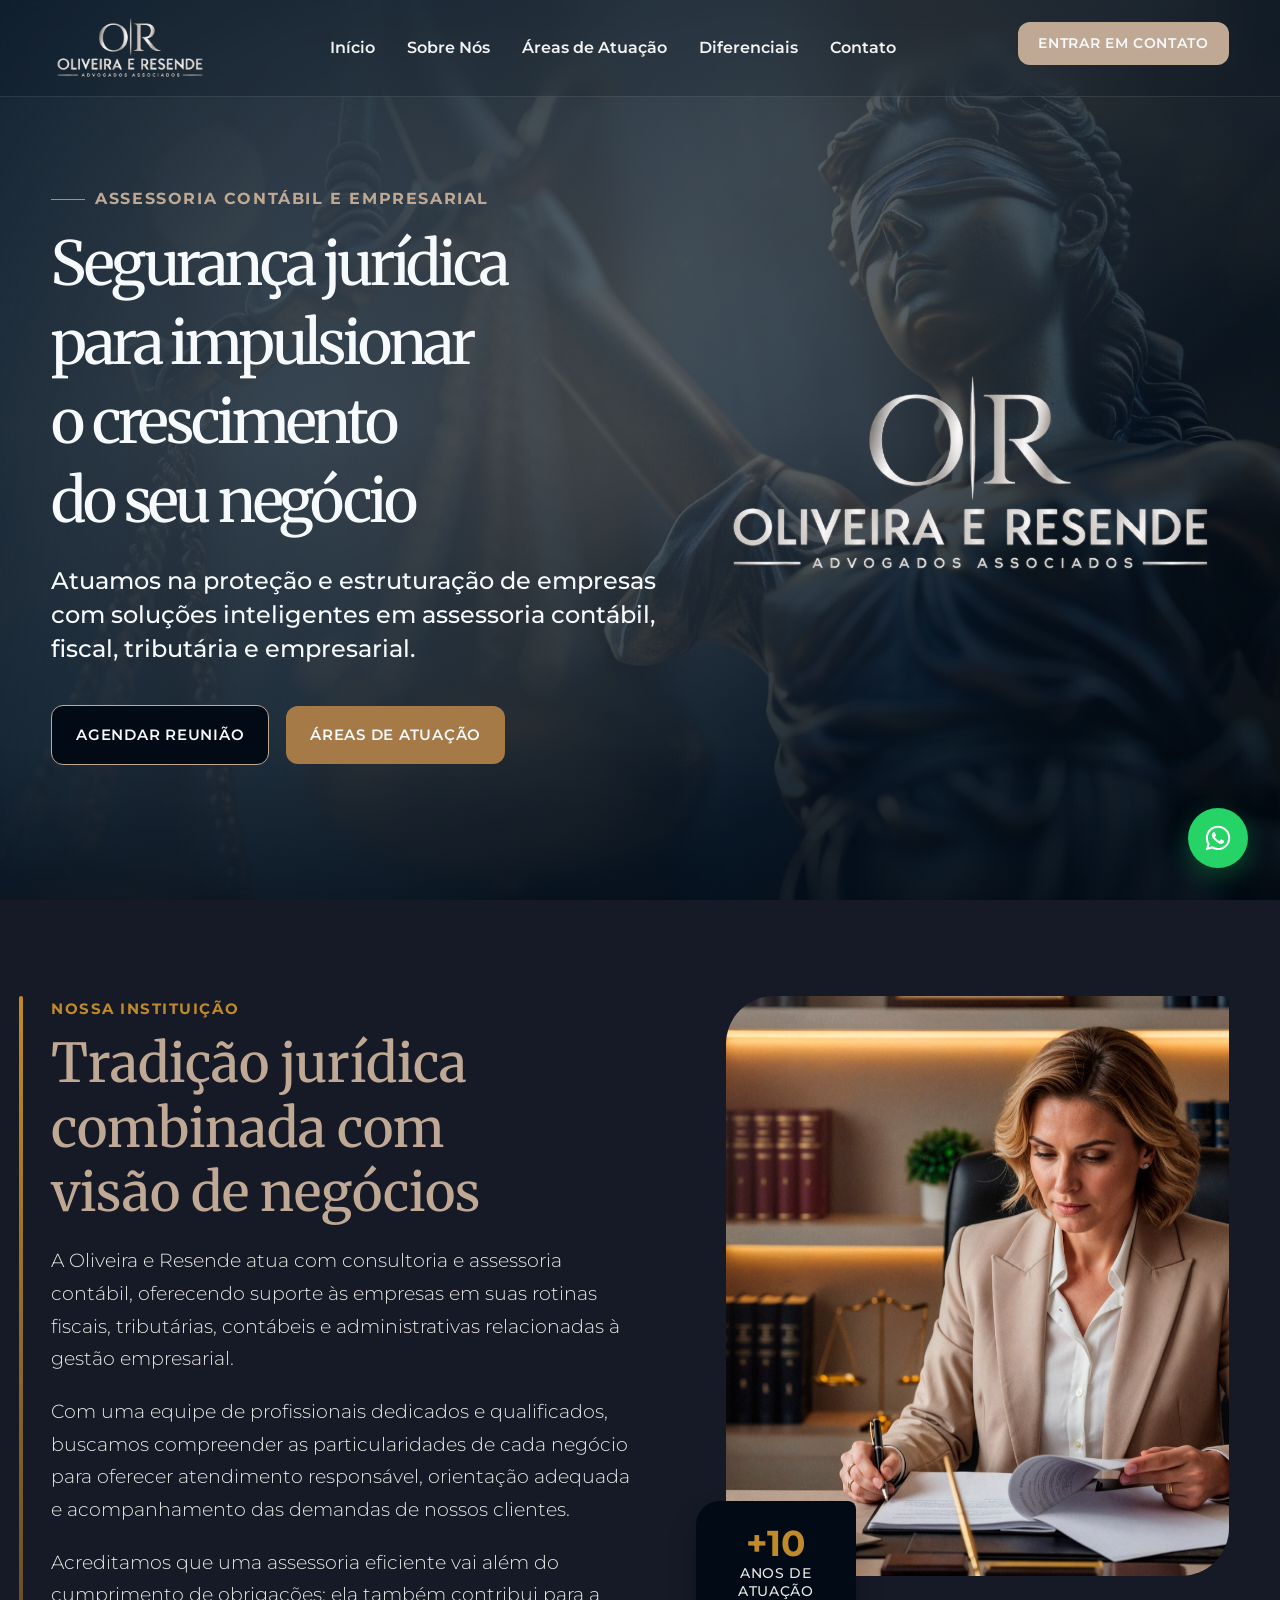
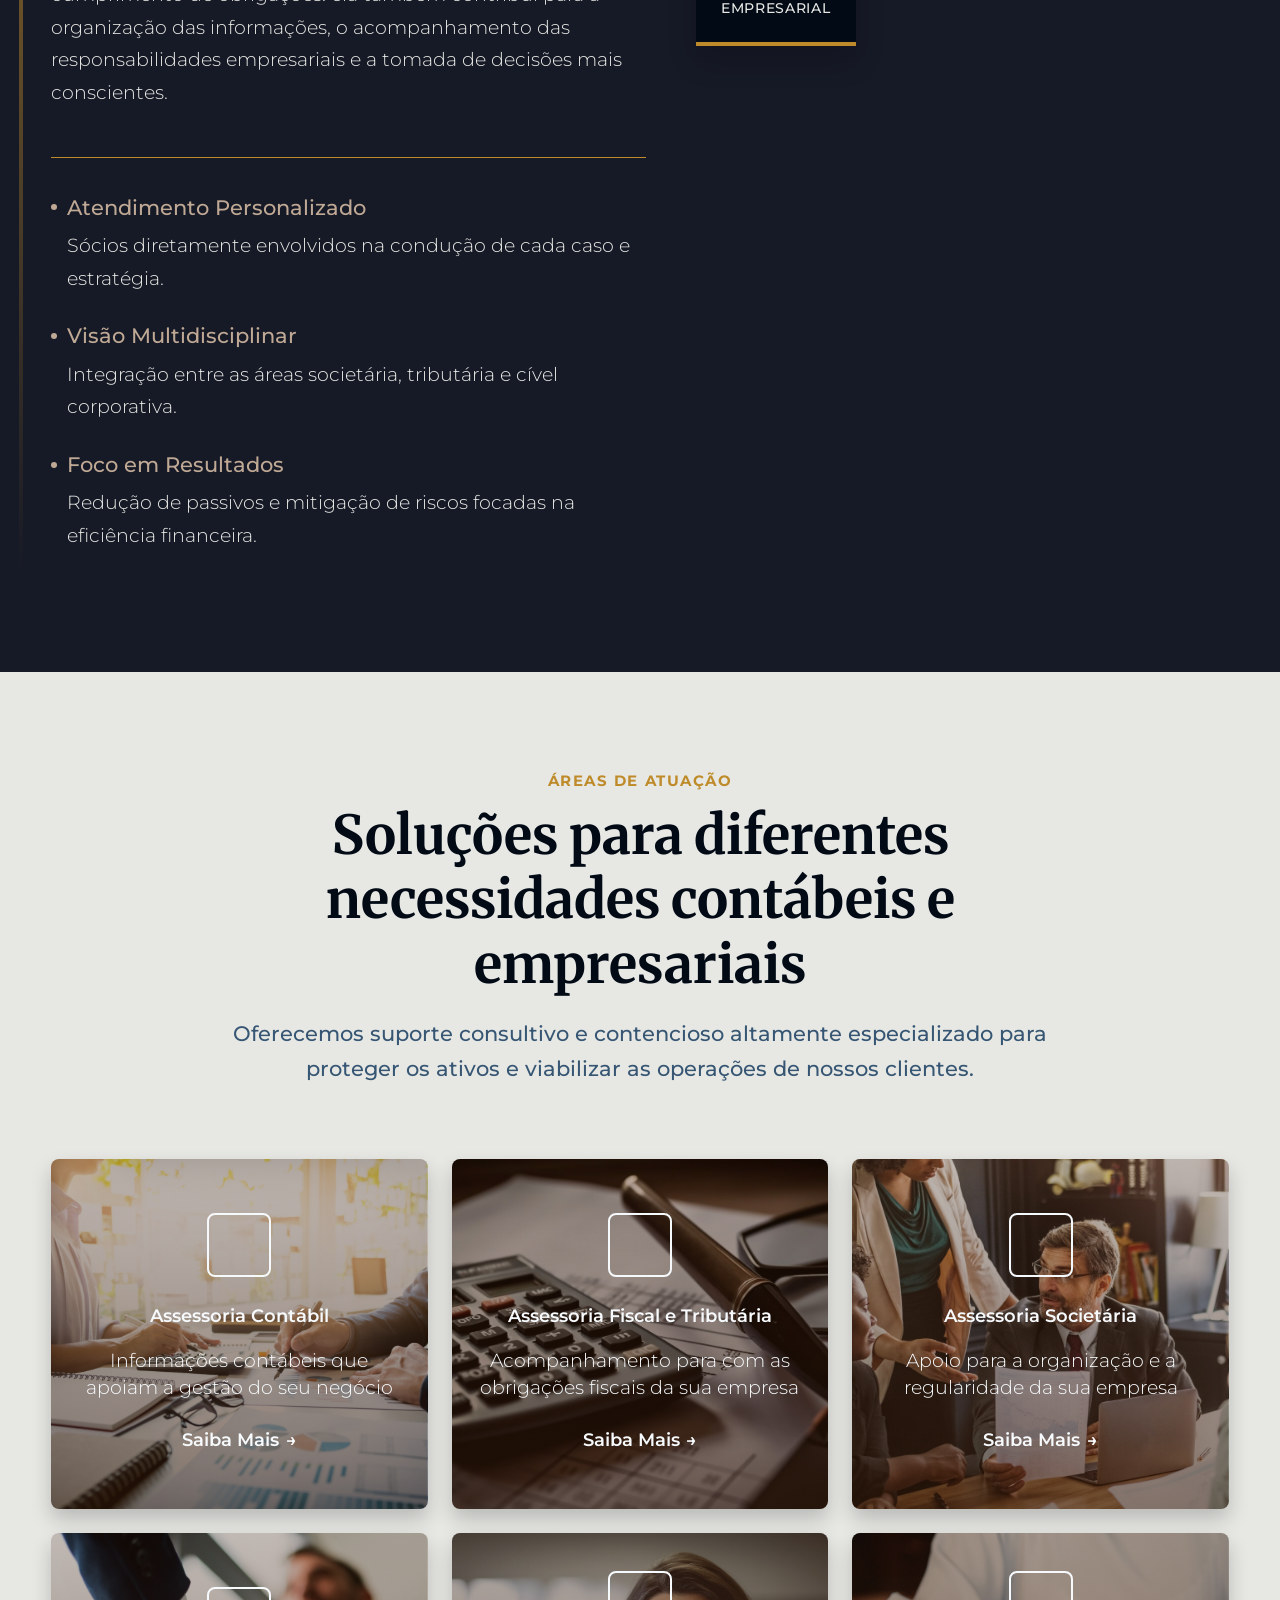
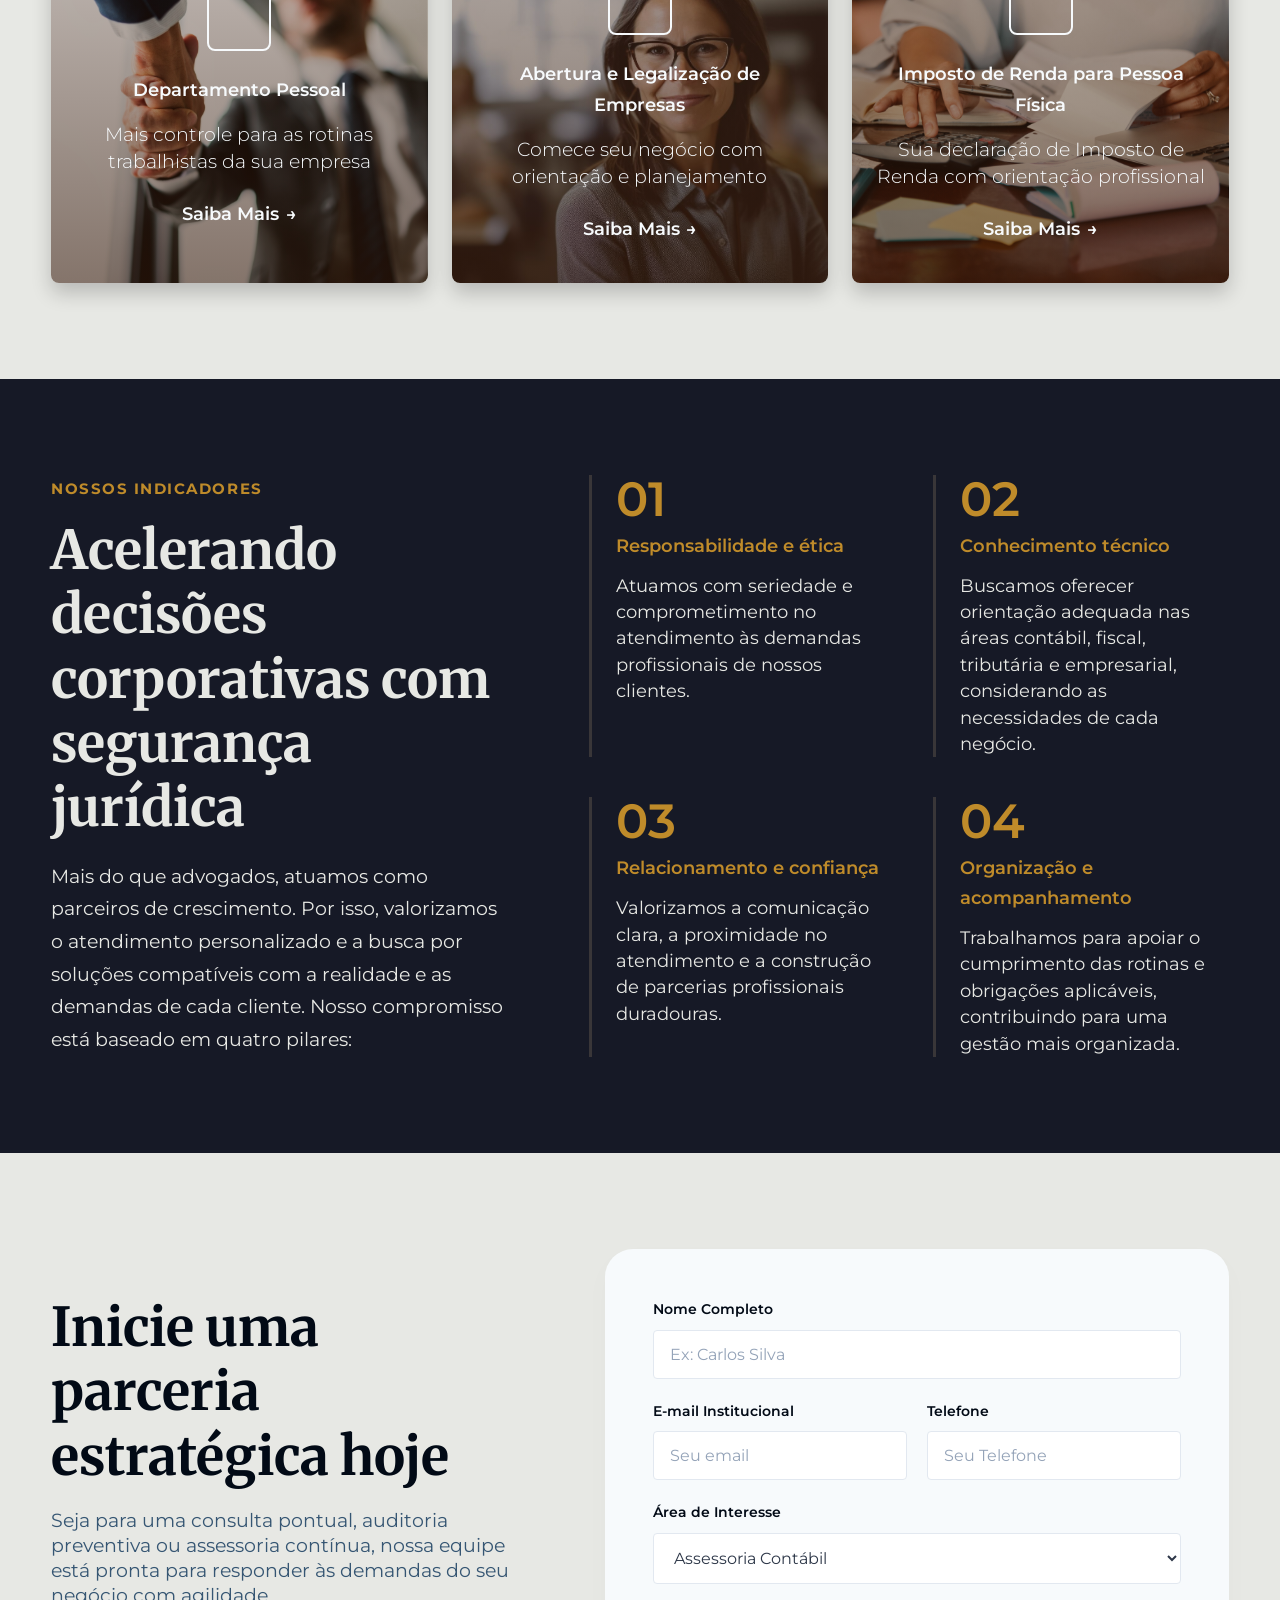
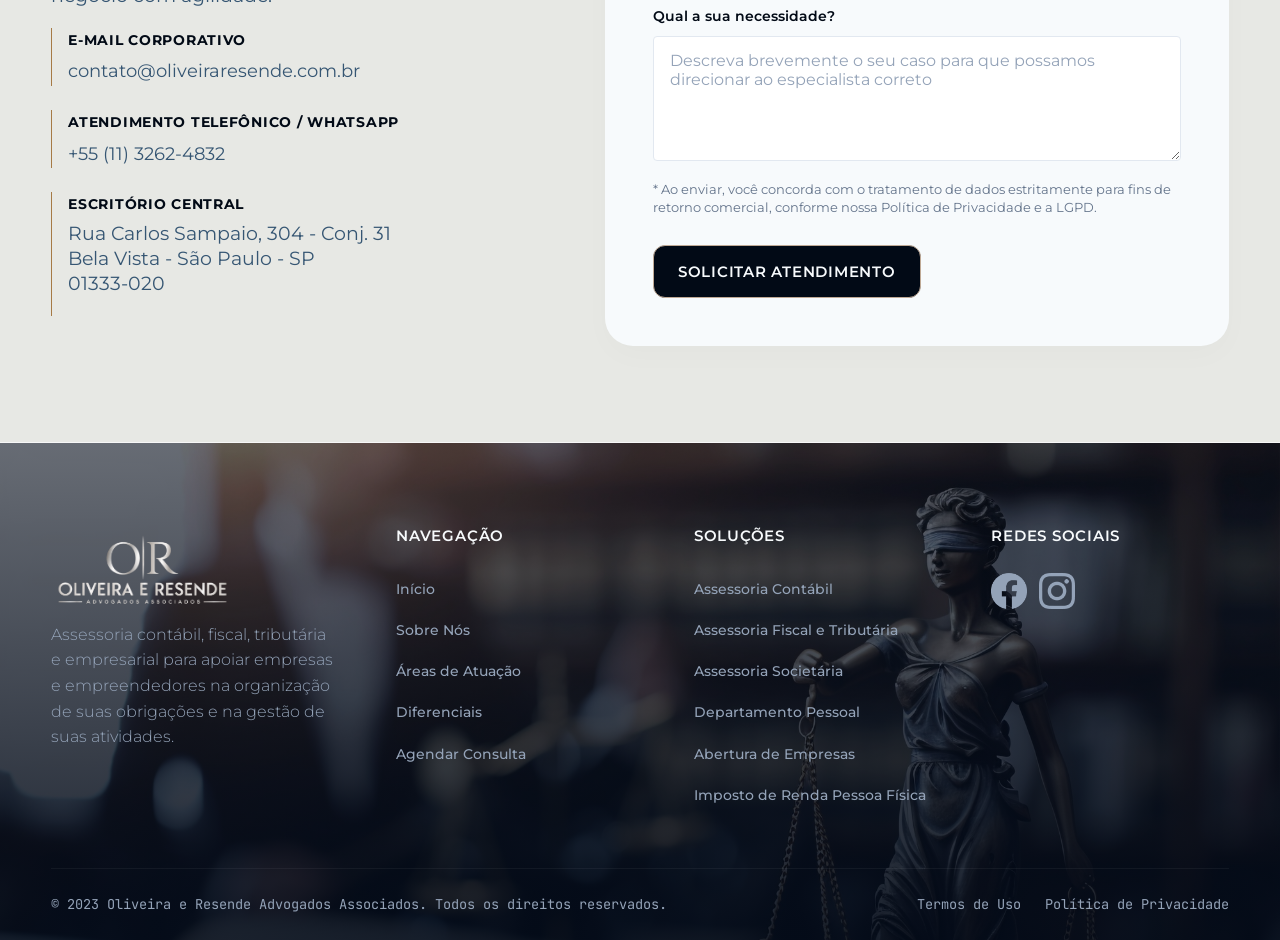
==== commit 08a53d8c: "Update index.html" ====
--- a/v2.2/index.html
+++ b/v2.2/index.html
@@ -353,7 +353,7 @@
                 
                 <!-- Coluna 1: Branding  -->
                 <div class="footer-brand">
-                    <img src="/assets/images/logo-metalico.png" alt="">
+                    <img src="assets/images/logo-metalico.png" alt="">
                     <p class="footer-bio">Assessoria contábil, fiscal, tributária e empresarial para apoiar empresas e empreendedores na organização de suas obrigações e na gestão de suas atividades.</p>
                 </div>
 
@@ -420,4 +420,4 @@
     <script src="assets/js/script.js"></script>
     
 </body>
-</html>+</html>
--- a/v2.2/assets/css/main.css
+++ b/v2.2/assets/css/main.css
@@ -834,27 +834,27 @@
      }
 
     .image-bg-01 {
-        background-image: linear-gradient(rgba(53, 26, 10, 0.3), rgba(53, 26, 10, 0.6)), url('/assets/images/assessoria-contabil.jpg');
+        background-image: linear-gradient(rgba(53, 26, 10, 0.3), rgba(53, 26, 10, 0.6)), url('../images/assessoria-contabil.jpg');
      }
 
     .image-bg-02 {
-        background-image: linear-gradient(rgba(53, 26, 10, 0.3), rgba(53, 26, 10, 0.6)), url('/assets/images/assessoria-tributaria.jpg');
+        background-image: linear-gradient(rgba(53, 26, 10, 0.3), rgba(53, 26, 10, 0.6)), url('../images/assessoria-tributaria.jpg');
      }
 
     .image-bg-03 {
-        background-image: linear-gradient(rgba(53, 26, 10, 0.3), rgba(53, 26, 10, 0.6)), url('/assets/images/assessoria-societaria.jpg');
+        background-image: linear-gradient(rgba(53, 26, 10, 0.3), rgba(53, 26, 10, 0.6)), url('../images/assessoria-societaria.jpg');
      }
 
     .image-bg-04 {
-        background-image: linear-gradient(rgba(53, 26, 10, 0.3), rgba(53, 26, 10, 0.6)), url('/assets/images/abertura-de-empresa.jpg');
+        background-image: linear-gradient(rgba(53, 26, 10, 0.3), rgba(53, 26, 10, 0.6)), url('../images/abertura-de-empresa.jpg');
      }
 
     .image-bg-05 {
-        background-image: linear-gradient(rgba(53, 26, 10, 0.3), rgba(53, 26, 10, 0.6)), url('/assets/images/dep-pessoal.jpg');
+        background-image: linear-gradient(rgba(53, 26, 10, 0.3), rgba(53, 26, 10, 0.6)), url('../images/dep-pessoal.jpg');
      }
 
     .image-bg-06 {
-        background-image: linear-gradient(rgba(53, 26, 10, 0.3), rgba(53, 26, 10, 0.6)), url('/assets/images/imposto-de-renda.jpg');
+        background-image: linear-gradient(rgba(53, 26, 10, 0.3), rgba(53, 26, 10, 0.6)), url('../images/imposto-de-renda.jpg');
      }
 
     .service-card-content {
@@ -950,7 +950,7 @@
     ========================================================================== */
     @media (max-width: 768px) {
     .services-grid {
-        grid-template-columns: 1fr; /* Transforma em 1 coluna única no celular */
+        grid-template-columns: 1fr; 
         gap: 24px;
     }
 
